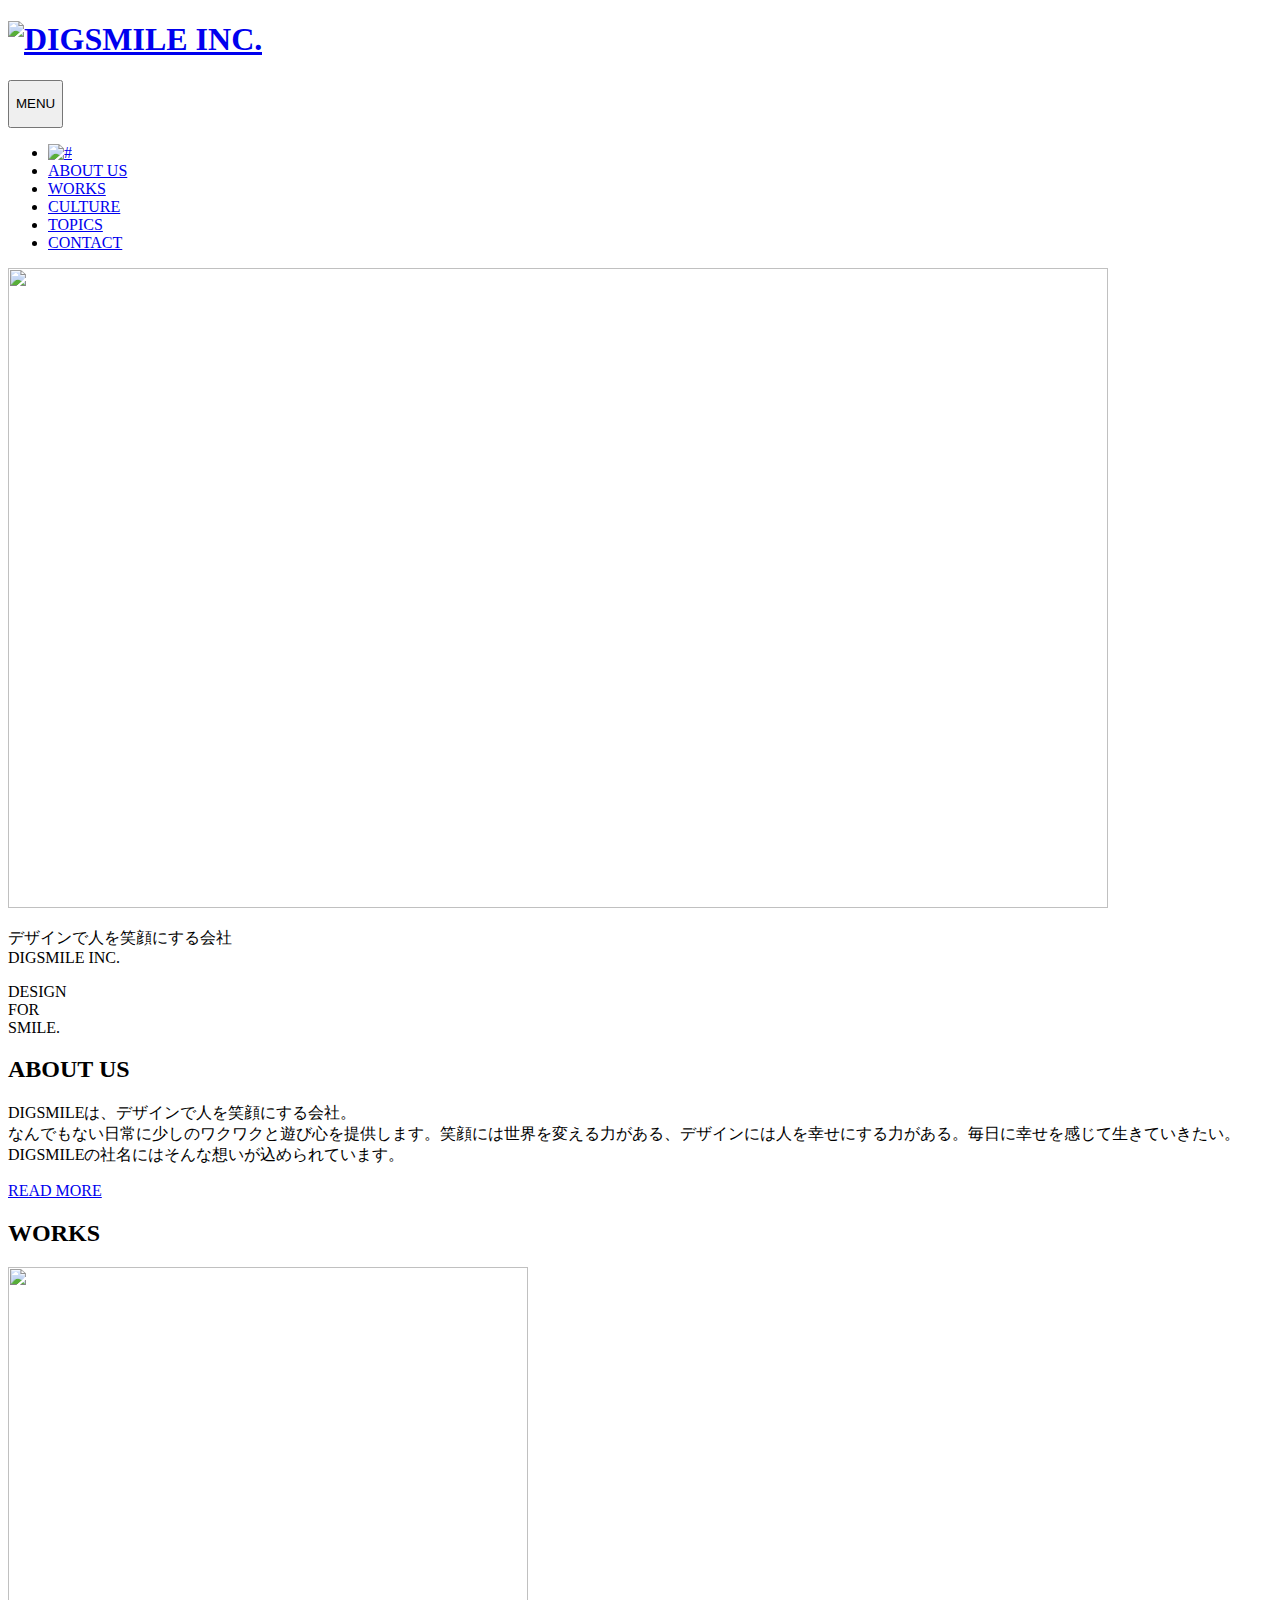
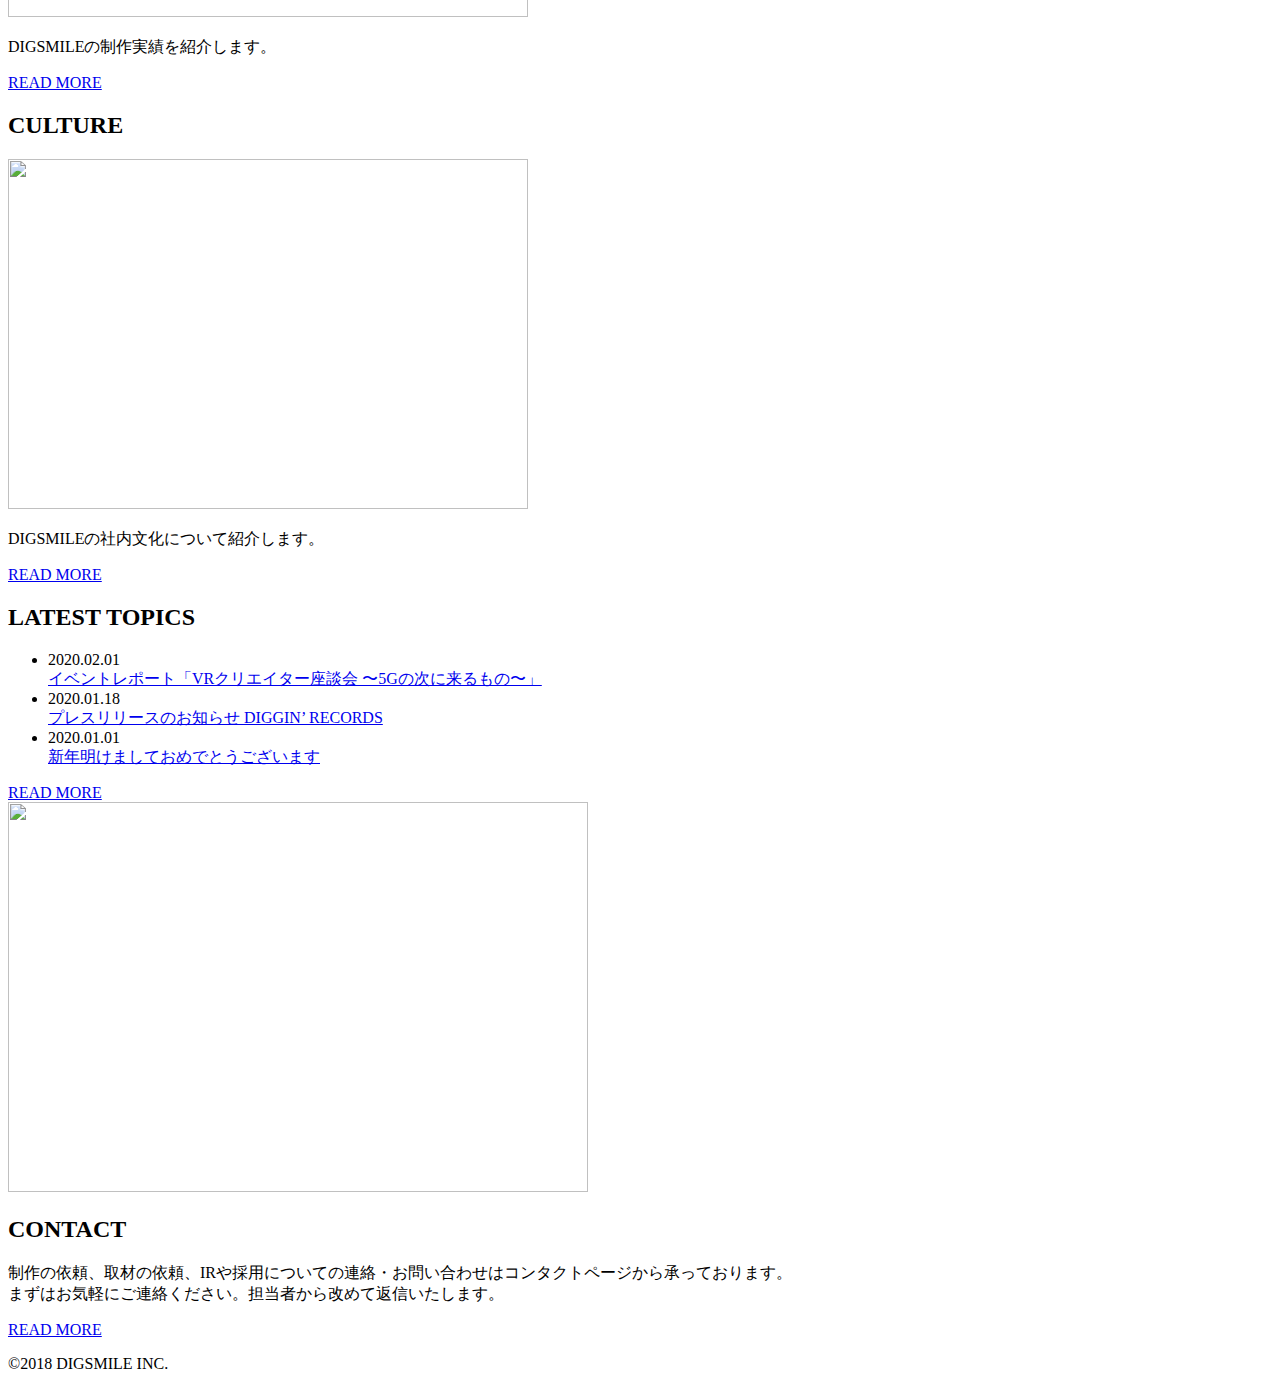
==== index.html @ 014f4f3a "update site logo link (relative path -> root relative path)" ====
<!DOCTYPE html>
<html lang="ja">

<head>
  <!-- エンコード指定 -->
  <meta charset="UTF-8" />

  <!-- ページ設定 -->
  <title>DIGSMILE INC.</title>
  <meta name="keywards" content="ページのキーワード１,ページのキーワード２,ページのキーワード３" />
  <meta name="description" content="ページの説明" />
  <link rel="shortcut icon" href="../img/favicon.svg" />
  <link rel="apple-touch-icon" href="../img/favicon.svg" />

  <!-- レスポンシブ対応 -->
  <meta name="viewport" content="width=device-width, initial-scale=1" />

  <!-- 模写コーディングのため、Basic認証をかける -->
  <meta name="robots" content="noindex , nofollow" />

  <!-- CSS読み込み -->
  <link rel="stylesheet" href="css/normalize.css" />
  <link rel="stylesheet" href="css/style.css" />
</head>

<body class="pg_home">
  <div class="wrapper">
    <!-- ヘッダー -->
    <header class="ly_header">
      <div class="bl_headerUtils">
        <!-- サイトタイトル -->
        <h1 class="bl_headerUtils_logo">
          <a href="/index.html"><img src="/img/site-logo.svg" alt="DIGSMILE INC." /></a>
        </h1>
        <!-- ハンバーガーボタン -->
        <button class="bl_humbergerBtn">
          <div class="bl_humbergerBtn_icon">
            <span class="bl_humbergerBtn_bar bl_humbergerBtn_bar__top"></span>
            <span class="bl_humbergerBtn_bar bl_humbergerBtn_bar__mid"></span>
            <span class="bl_humbergerBtn_bar bl_humbergerBtn_bar__bottom"></span>
          </div>
          <p class="bl_humbergerBtn_txt">MENU</p>
        </button>
        <!-- ヘッダーナビゲーション -->
        <nav class="bl_headerNav">
          <ul class="bl_headerNav_inner">
            <li>
              <a class="bl_headerNav_siteLogo" href="#"><img src="./img/site-logo2.svg" alt="#" /></a>
            </li>
            <li><a class="bl_headerNav_link" href="#sec_about">ABOUT US</a></li>
            <li><a class="bl_headerNav_link" href="#sec_works">WORKS</a></li>
            <li><a class="bl_headerNav_link" href="#sec_culture">CULTURE</a></li>
            <li><a class="bl_headerNav_link" href="#sec_topics">TOPICS</a></li>
            <li><a class="bl_headerNav_link" href="#sec_contact">CONTACT</a></li>
          </ul>
        </nav>
      </div>
      <!-- /.bl_headerUtils -->
    </header>

    <main class="pg_home">
      <!-- キービジュアル -->
      <div class="bl_keyVisual">
        <img class="bl_keyVisual_img" src="./img/kv-img@2x.jpg" width="1100" height="640" alt="" />
        <div class="bl_keyVisual_body">
          <p class="bl_keyVisual_smallCopy">デザインで人を笑顔にする会社<br />DIGSMILE INC.</p>
          <p class="bl_keyVisual_bigCopy">DESIGN<br />FOR<br />SMILE.</p>
        </div>
        <!-- /.bl_keyVisual_body -->
      </div>
      <!-- /.bl_mainVisual -->
      <article class="ly_article">
        <!-- ABOUT US -->
        <div class="ly_cont ly_cont__overlay">
          <section class="bl_overlay_bg" id="sec_about">
            <div class="bl_overlay">
              <h2 class="el_sectionTtl">ABOUT US</h2>
              <p class="bl_overlay_txt">
                DIGSMILEは、デザインで人を笑顔にする会社。<br />
                なんでもない日常に少しのワクワクと遊び心を提供します。笑顔には世界を変える力がある、デザインには人を幸せにする力がある。毎日に幸せを感じて生きていきたい。<br />
                DIGSMILEの社名にはそんな想いが込められています。
              </p>
              <a class="el_btn" href="./about/index.html">READ MORE</a>
            </div>
            <!-- /.ly_cont_inner -->
          </section>
        </div>
        <!-- /.ly_cont -->
        <div class="ly_cont ly_cont__col2 hp_bgGray md_pt160 md_TOP100 lg_pt180">
          <!-- WORKS -->
          <section class="ly_cont_inner md_mb80 lg_mb0" id="sec_works">
            <h2 class="el_sectionTtl">WORKS</h2>
            <div class="bl_card">
              <img class="bl_card_img" src="./img/works-img@2x.jpg" width="520" height="350" alt="" />
              <div class="bl_card_body">
                <p class="bl_card_txt">DIGSMILEの制作実績を紹介します。</p>
              </div>
            </div>
            <a class="el_btn" href="#">READ MORE</a>
          </section>
          <!-- CULTURE -->
          <section class="ly_cont_inner" id="sec_culture">
            <h2 class="el_sectionTtl">CULTURE</h2>
            <div class="bl_card">
              <img class="bl_card_img" src="./img/culture-img@2x.jpg" width="520" height="350" alt="" />
              <div class="bl_card_body">
                <p class="bl_card_txt">DIGSMILEの社内文化について紹介します。</p>
              </div>
            </div>
            <a class="el_btn" href="#">READ MORE</a>
          </section>
        </div>
        <!-- /.ly_cont -->
        <!-- LATEST TOPICS -->
        <div class="ly_cont">
          <section class="ly_cont_inner" id="sec_topics">
            <h2 class="el_sectionTtl">LATEST TOPICS</h2>
            <ul class="bl_vertPosts">
              <li class="bl_vertPosts_item">
                <div class="bl_vertPosts_header">
                  <time class="bl_vertPosts_date" datetime="2020-02-01">2020.02.01</time>
                </div>
                <a class="bl_vertPosts_ttl" href="#">イベントレポート「VRクリエイター座談会 〜5Gの次に来るもの〜」</a>
              </li>
              <li class="bl_vertPosts_item">
                <div class="bl_vertPosts_header">
                  <time class="bl_vertPosts_date" datetime="2020-01-18">2020.01.18</time>
                </div>
                <a class="bl_vertPosts_ttl" href="#">プレスリリースのお知らせ DIGGIN’ RECORDS</a>
              </li>
              <li class="bl_vertPosts_item">
                <div class="bl_vertPosts_header">
                  <time class="bl_vertPosts_date" datetime="2020-01-01">2020.01.01</time>
                </div>
                <a class="bl_vertPosts_ttl" href="#">新年明けましておめでとうございます</a>
              </li>
            </ul>
            <a class="el_btn lg_right" href="#">READ MORE</a>
          </section>
        </div>
        <!-- /.ly_cont_inner -->
        <!-- CONTACT -->
        <div class="ly_cont hp_bgGray md_pb80 lg_pb120">
          <section class="ly_cont_inner" id="sec_contact">
            <div class="bl_sectionCol2">
              <img class="bl_sectionCol2_img" src="./img/recruit-img@2x.jpg" width="580" height="390" alt="" />
              <div class="bl_sectionCol2_body">
                <h2 class="el_sectionTtl">CONTACT</h2>
                <p class="el_sectionMsg">
                  制作の依頼、取材の依頼、IRや採用についての連絡・お問い合わせはコンタクトページから承っております。<br />まずはお気軽にご連絡ください。担当者から改めて返信いたします。
                </p>
                <a class="el_btn" href="./contact/index.html">READ MORE</a>
              </div>
              <!-- bl_section2col_body -->
            </div>
            <!-- /.bl_section2col -->
          </section>
        </div>
        <!-- /.ly_cont_inner -->
      </article>
    </main>

    <footer class="ly_footer">
      <p class="el_copyRight">&copy;2018 DIGSMILE INC.</p>
    </footer>
  </div>
  <!-- /.wrapper -->

  <!-- Java Script 読み込み -->
  <script src="./js/jquery-3.6.1.min.js"></script>
  <script src="./js/humbergerBtn.js"></script>
</body>

</html>
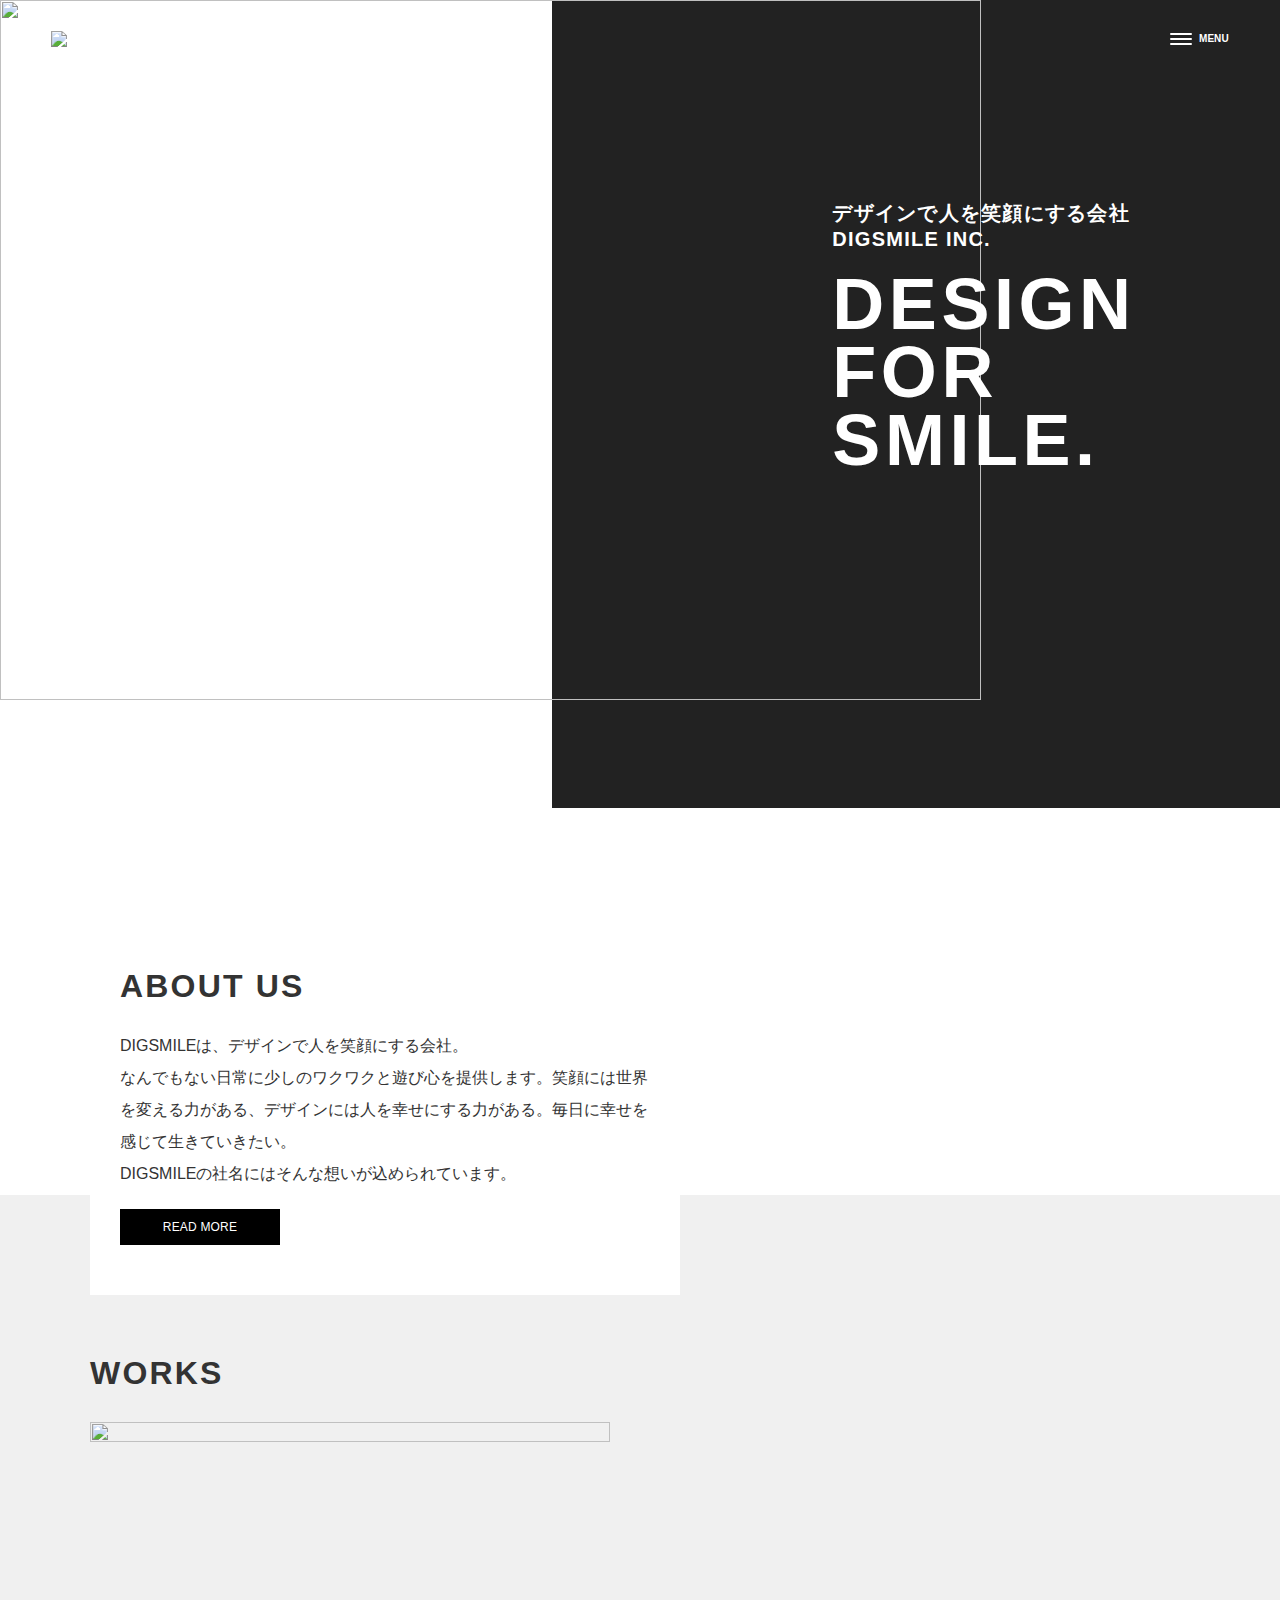
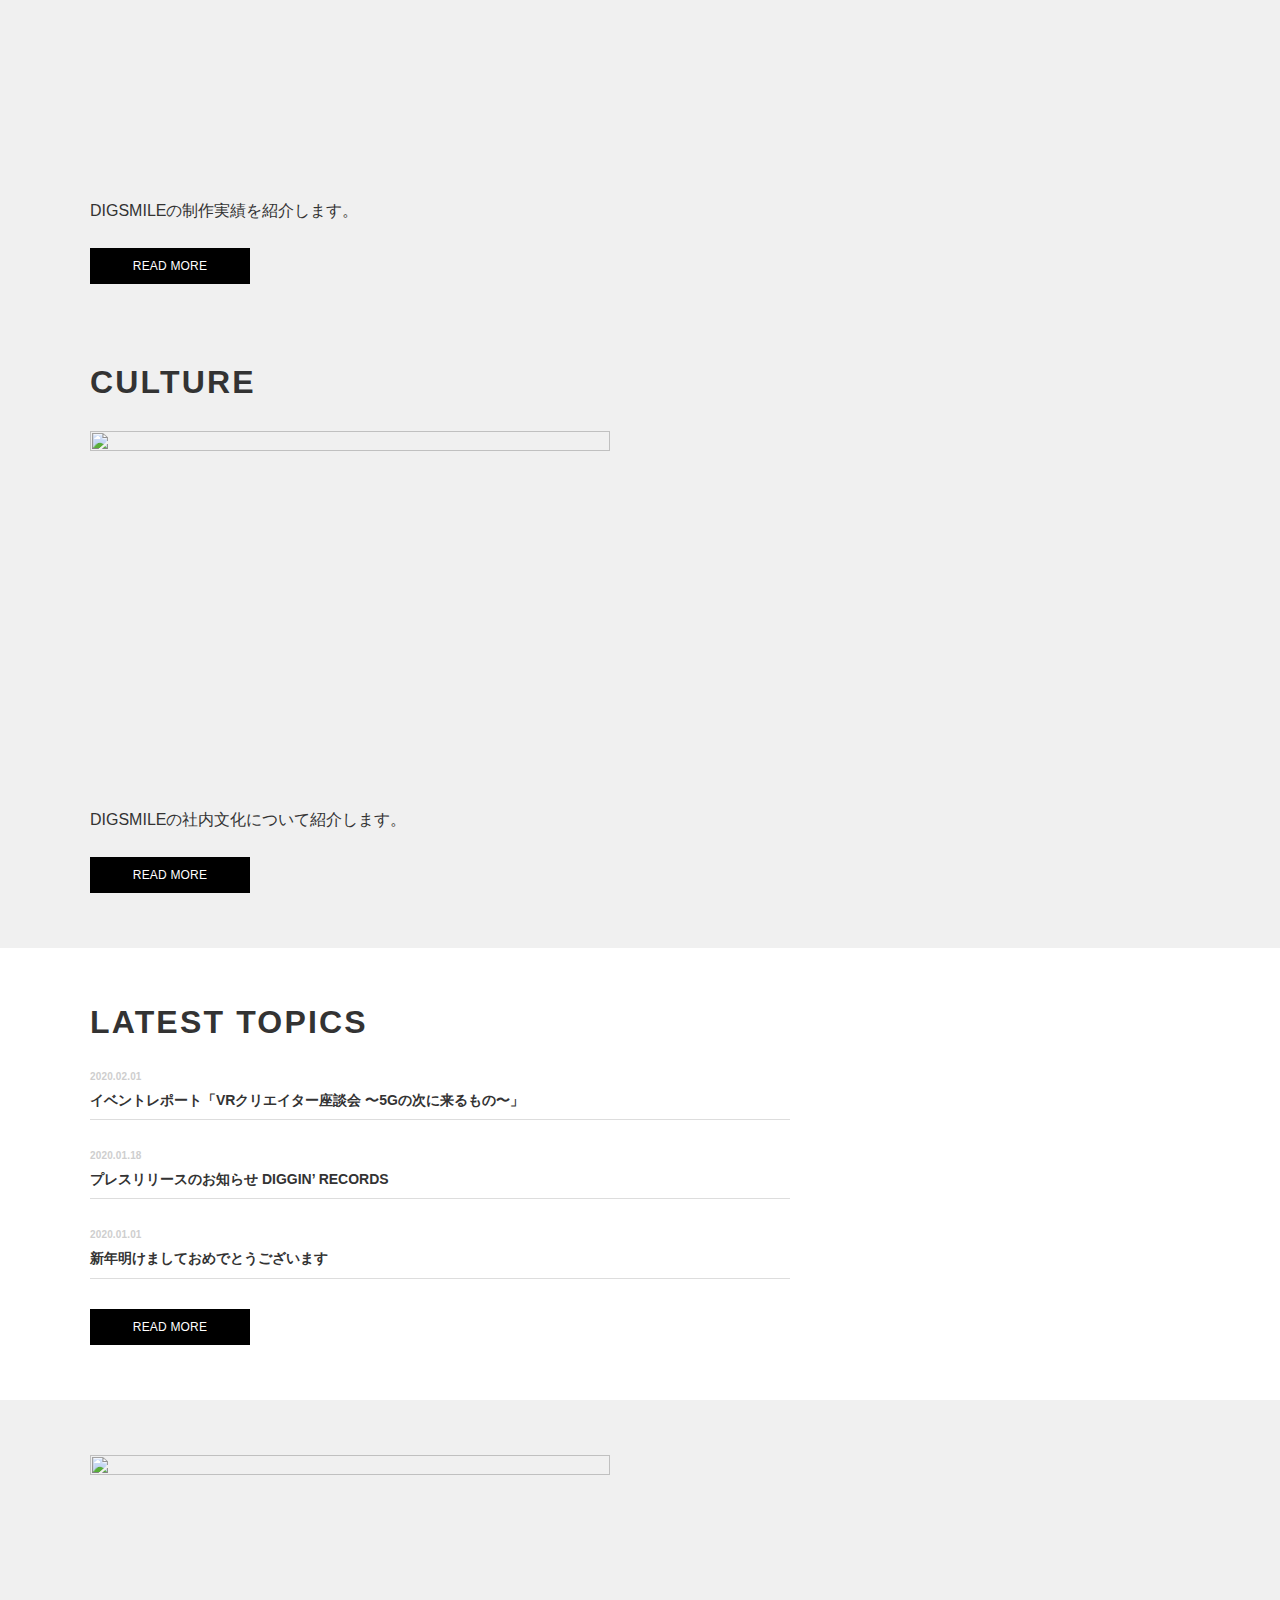
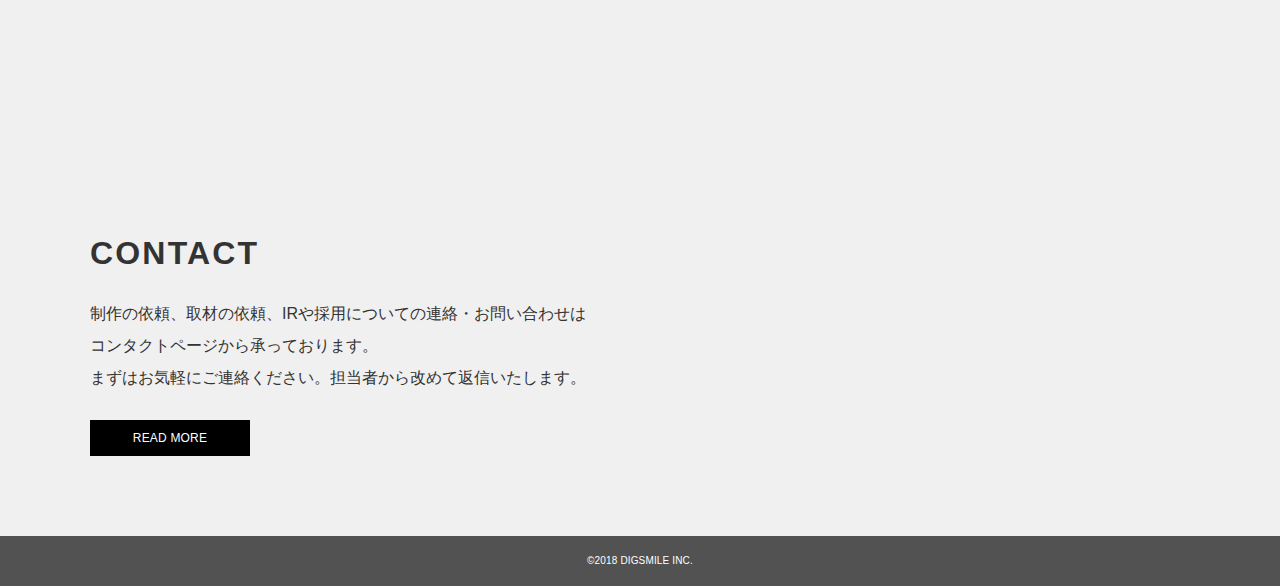
==== commit 13d3271c: "fix class name (bl_overlay_bg -> bl_overlay, bl_overlay -> bl_overlay_inner)" ====
--- a/index.html
+++ b/index.html
@@ -47,11 +47,11 @@
             <li>
               <a class="bl_headerNav_siteLogo" href="#"><img src="./img/site-logo2.svg" alt="#" /></a>
             </li>
-            <li><a class="bl_headerNav_link" href="#sec_about">ABOUT US</a></li>
+            <li><a class="bl_headerNav_link" href="/about/index.html">ABOUT US</a></li>
             <li><a class="bl_headerNav_link" href="#sec_works">WORKS</a></li>
             <li><a class="bl_headerNav_link" href="#sec_culture">CULTURE</a></li>
             <li><a class="bl_headerNav_link" href="#sec_topics">TOPICS</a></li>
-            <li><a class="bl_headerNav_link" href="#sec_contact">CONTACT</a></li>
+            <li><a class="bl_headerNav_link" href="/contact/index.html">CONTACT</a></li>
           </ul>
         </nav>
       </div>
@@ -72,8 +72,8 @@
       <article class="ly_article">
         <!-- ABOUT US -->
         <div class="ly_cont ly_cont__overlay">
-          <section class="bl_overlay_bg" id="sec_about">
-            <div class="bl_overlay">
+          <section class="bl_overlay" id="sec_about">
+            <div class="bl_overlay_inner">
               <h2 class="el_sectionTtl">ABOUT US</h2>
               <p class="bl_overlay_txt">
                 DIGSMILEは、デザインで人を笑顔にする会社。<br />
--- a/css/style.css
+++ b/css/style.css
@@ -0,0 +1,1815 @@
+/* stylelint-disable no-duplicate-selectors */
+@charset "UTF-8";
+@font-face {
+  font-family: Montserrat;
+  font-style: normal;
+  font-weight: 800;
+  src: url("../fonts/Montserrat-VariableFont_wght.ttf") format("truetype");
+}
+@font-face {
+  font-family: Montserrat;
+  font-style: normal;
+  font-weight: 700;
+  src: url("../fonts/Montserrat-VariableFont_wght.ttf") format("truetype");
+}
+@font-face {
+  font-family: Montserrat;
+  font-style: normal;
+  font-weight: 500;
+  src: url("../fonts/Montserrat-VariableFont_wght.ttf") format("truetype");
+}
+@font-face {
+  font-family: "Noto Sans JP";
+  font-style: normal;
+  font-weight: 500;
+  src: url("../fonts/NotoSansJP-Medium.otf") format("opentype");
+}
+@font-face {
+  font-family: "Noto Sans JP";
+  font-style: normal;
+  font-weight: 700;
+  src: url("../fonts/NotoSansJP-Bold.otf") format("opentype");
+}
+
+body {
+  margin: 0;
+  color: #333;
+  font-family: Montserrat, "Noto Sans JP", sans-serif;
+  line-height: normal;
+  word-wrap: break-word;
+  overflow-wrap: break-word;
+}
+
+button,
+input,
+select,
+textarea {
+  font-family: inherit;
+  font-size: 100%;
+}
+
+a {
+  color: #0069ff;
+}
+
+img {
+  max-width: 100%;
+  vertical-align: top;
+}
+
+.wrapper {
+  overflow-x: hidden;
+}
+
+.ly_header {
+  position: absolute;
+  z-index: 99;
+  box-sizing: border-box;
+  width: 100%;
+  padding-top: max(3.5114503817vw + 6.8320610687px, 20px);
+  padding-right: max(3.8167938931vw + 0.6870229008px, 15px);
+  padding-bottom: max(3.5114503817vw + 6.8320610687px, 20px);
+  padding-left: max(3.8167938931vw + 0.6870229008px, 15px);
+}
+@media screen and (min-width: 768px) {
+  .ly_header {
+    padding-top: min(-0.5654761905vw + 38.1428571429px, 33.8px);
+    padding-right: max(4.1666666667vw + -2px, 30px);
+    padding-bottom: min(-0.5654761905vw + 38.1428571429px, 33.8px);
+    padding-left: max(4.1666666667vw + -2px, 30px);
+  }
+}
+@media screen and (min-width: 1440px) {
+  .ly_header {
+    padding: 30px 58px;
+  }
+}
+
+.pg_about .ly_header,
+.pg_contact .ly_header {
+  padding-top: max(2.5445292621vw + 10.2580152672px, 19.8px);
+  padding-right: max(3.8167938931vw + 0.6870229008px, 15px);
+  padding-bottom: max(2.5445292621vw + 10.2580152672px, 19.8px);
+  padding-left: max(3.8167938931vw + 0.6870229008px, 15px);
+}
+@media screen and (min-width: 768px) {
+  .pg_about .ly_header,
+  .pg_contact .ly_header {
+    padding-top: max(0.0297619048vw + 29.5714285714px, 29.8px);
+    padding-right: max(4.1666666667vw + -2px, 30px);
+    padding-bottom: max(0.0297619048vw + 29.5714285714px, 29.8px);
+    padding-left: max(4.1666666667vw + -2px, 30px);
+  }
+}
+@media screen and (min-width: 1440px) {
+  .pg_about .ly_header,
+  .pg_contact .ly_header {
+    padding: 30px 58px;
+  }
+}
+
+.ly_article {
+  padding-top: 80px;
+}
+@media screen and (min-width: 768px) {
+  .ly_article {
+    padding-top: max(5.9523809524vw + 34.2857142857px, 80px);
+  }
+}
+@media screen and (min-width: 1440px) {
+  .ly_article {
+    padding-top: 120px;
+  }
+}
+
+.pg_about .ly_article,
+.pg_contact .ly_article {
+  padding: 40px 0;
+}
+@media screen and (min-width: 768px) {
+  .pg_about .ly_article,
+  .pg_contact .ly_article {
+    padding-top: max(2.9761904762vw + 17.1428571429px, 40px);
+    padding-bottom: max(2.9761904762vw + 17.1428571429px, 40px);
+  }
+}
+@media screen and (min-width: 1440px) {
+  .pg_about .ly_article,
+  .pg_contact .ly_article {
+    padding: 60px 0;
+  }
+}
+
+.ly_cont {
+  max-width: 1100px;
+  margin: 0 auto;
+  padding-top: 40px;
+  padding-bottom: 40px;
+  padding-right: max(3.8167938931vw + 0.6870229008px, 15px);
+  padding-left: max(3.8167938931vw + 0.6870229008px, 15px);
+}
+@media screen and (min-width: 768px) {
+  .ly_cont {
+    padding-top: max(2.9761904762vw + 17.1428571429px, 40px);
+    padding-bottom: max(2.9761904762vw + 17.1428571429px, 40px);
+  }
+}
+@media screen and (min-width: 1440px) {
+  .ly_cont {
+    padding: 60px 30px;
+  }
+}
+
+.ly_cont.ly_cont__overlay {
+  padding: 0;
+}
+@media screen and (min-width: 1440px) {
+  .ly_cont.ly_cont__overlay {
+    padding: 0 170px;
+  }
+}
+
+.ly_cont.ly_cont__col2 > *:last-child {
+  margin-bottom: 0;
+}
+@media screen and (min-width: 1440px) {
+  .ly_cont.ly_cont__col2 {
+    display: flex;
+  }
+}
+
+.pg_contact .ly_cont {
+  padding-top: 40px;
+  padding-bottom: 40px;
+  padding-right: max(8.9058524173vw + -18.3969465649px, 15px);
+  padding-left: max(8.9058524173vw + -18.3969465649px, 15px);
+}
+@media screen and (min-width: 768px) {
+  .pg_contact .ly_cont {
+    padding-top: max(2.9761904762vw + 17.1428571429px, 40px);
+    padding-bottom: max(2.9761904762vw + 17.1428571429px, 40px);
+  }
+}
+@media screen and (min-width: 1440px) {
+  .pg_contact .ly_cont {
+    max-width: 700px;
+    padding: 60px 50px;
+    margin: 0 auto;
+  }
+}
+
+.ly_cont__col2 .ly_cont_inner {
+  margin-bottom: 40px;
+}
+@media screen and (min-width: 1440px) {
+  .ly_cont__col2 .ly_cont_inner {
+    margin-right: 60px;
+  }
+
+  .ly_cont__col2 .ly_cont_inner:nth-of-type(2n) {
+    margin-right: 0;
+  }
+}
+
+.ly_footer {
+  width: 100%;
+  height: 50px;
+  background-color: #525252;
+  display: flex;
+  justify-content: center;
+  align-items: center;
+}
+
+.bl_headerUtils {
+  display: flex;
+  justify-content: space-between;
+  align-items: center;
+}
+
+.bl_headerUtils_logo {
+  display: block;
+  width: 189px;
+  margin: 0;
+  font-size: 0;
+}
+@media screen and (min-width: 768px) {
+  .bl_headerUtils_logo {
+    width: max(10.5654761905vw + 107.8571428571px, 189px);
+  }
+}
+@media screen and (min-width: 1440px) {
+  .bl_headerUtils_logo {
+    width: 260px;
+  }
+}
+
+.bl_headerUtils_logo img {
+  width: 100%;
+  height: auto;
+}
+
+.bl_headerNav {
+  position: fixed;
+  top: 0;
+  right: 0;
+  z-index: 2;
+  width: 100%;
+  height: 100vh;
+  opacity: 0;
+  visibility: hidden;
+}
+
+.bl_headerNav.is_fade {
+  opacity: 1;
+  visibility: visible;
+}
+
+.bl_headerNav_inner {
+  width: 100%;
+  height: 100vh;
+  text-align: center;
+  list-style: none;
+  background-color: #222;
+  opacity: 1;
+  padding: 180px 0 0;
+  margin: 0;
+}
+@media screen and (min-width: 1440px) {
+  .bl_headerNav_inner {
+    width: 520px;
+    position: absolute;
+    top: 0;
+    right: 0;
+    opacity: 0.95;
+  }
+
+  .bl_headerNav_inner::before {
+    display: block;
+    content: "";
+    width: calc(100vw - 520px);
+    height: 100vh;
+    position: absolute;
+    top: 0;
+    right: 520px;
+    background-color: #222;
+    opacity: 0.6;
+  }
+}
+
+.bl_headerNav_siteLogo {
+  display: inline-block;
+  margin-bottom: 40px;
+}
+
+.bl_headerNav_link {
+  display: inline-block;
+  text-decoration: none;
+  color: #fff;
+  font-weight: 800;
+  font-size: 1.25rem;
+  letter-spacing: 0.068em;
+  white-space: nowrap;
+  margin-bottom: 30px;
+}
+
+.bl_humbergerBtn {
+  display: flex;
+  align-items: center;
+  -webkit-appearance: none;
+  -moz-appearance: none;
+  appearance: none;
+  background-color: transparent;
+  border: none;
+  padding: 0;
+}
+
+.bl_humbergerBtn_icon {
+  position: relative;
+  z-index: 3;
+  display: block;
+  width: 22px;
+  height: 10px;
+  margin-right: 7px;
+  padding: 0;
+}
+
+.bl_humbergerBtn_txt {
+  z-index: 3;
+  color: #fff;
+  font-weight: 800;
+  font-size: 0.625rem;
+  letter-spacing: 0.005em;
+  margin: 0;
+}
+
+.bl_humbergerBtn_bar {
+  position: absolute;
+  display: block;
+  width: 22px;
+  height: 2px;
+  background-color: #fff;
+  transition: all 0.3s;
+  border-radius: 100vh;
+}
+
+.bl_humbergerBtn_bar.bl_humbergerBtn_bar__top {
+  top: -1px;
+}
+
+.bl_humbergerBtn_bar.bl_humbergerBtn_bar__mid {
+  top: 50%;
+  transform: translateY(-50%);
+}
+
+.bl_humbergerBtn_bar.bl_humbergerBtn_bar__bottom {
+  bottom: -1px;
+}
+
+.bl_humbergerBtn.is_close .bl_humbergerBtn_bar.bl_humbergerBtn_bar__top {
+  transform: translate(0, 4px) rotate(30deg);
+}
+
+.bl_humbergerBtn.is_close .bl_humbergerBtn_bar.bl_humbergerBtn_bar__mid {
+  opacity: 0;
+}
+
+.bl_humbergerBtn.is_close .bl_humbergerBtn_bar.bl_humbergerBtn_bar__bottom {
+  transform: translate(0, -6px) rotate(-30deg);
+}
+
+.is_noscroll {
+  overflow: hidden;
+}
+
+.bl_keyVisual {
+  position: relative;
+  height: max(90.8396946565vw + 326.3511450382px, 667px);
+}
+@media screen and (min-width: 768px) {
+  .bl_keyVisual {
+    height: min(-42.2619047619vw + 1348.5714285714px, 1024px);
+  }
+}
+@media screen and (min-width: 1440px) {
+  .bl_keyVisual {
+    height: 740px;
+  }
+}
+
+.bl_keyVisual::after {
+  display: block;
+  content: "";
+  background-color: #222;
+  height: 100%;
+  width: max(70.9923664122vw + 16.7786259542px, 283px);
+  position: absolute;
+  top: 0;
+  right: 0;
+  z-index: -1;
+}
+@media screen and (min-width: 768px) {
+  .bl_keyVisual::after {
+    width: max(32.4404761905vw + 312.8571428571px, 562px);
+  }
+}
+
+.pg_about .bl_keyVisual,
+.pg_contact .bl_keyVisual {
+  height: max(42.2391857506vw + 290.6030534351px, 449px);
+}
+@media screen and (min-width: 768px) {
+  .pg_about .bl_keyVisual,
+  .pg_contact .bl_keyVisual {
+    height: min(-22.4702380952vw + 787.5714285714px, 615px);
+  }
+}
+@media screen and (min-width: 1440px) {
+  .pg_about .bl_keyVisual,
+  .pg_contact .bl_keyVisual {
+    height: 464px;
+  }
+}
+
+.pg_about .bl_keyVisual::after,
+.pg_contact .bl_keyVisual::after {
+  width: 198px;
+  width: max(52.9262086514vw + -0.4732824427px, 198px);
+  height: 100%;
+}
+@media screen and (min-width: 768px) {
+  .pg_about .bl_keyVisual::after,
+  .pg_contact .bl_keyVisual::after {
+    width: max(55.6547619048vw + -21.4285714286px, 406px);
+  }
+}
+
+.bl_keyVisual_img {
+  max-height: 100%;
+  width: max(79.6437659033vw + -11.6641221374px, 287px);
+  height: max(78.8804071247vw + 284.1984732824px, 580px);
+  -o-object-fit: cover;
+  object-fit: cover;
+}
+@media screen and (min-width: 768px) {
+  .bl_keyVisual_img {
+    width: max(74.4047619048vw + 28.5714285714px, 600px);
+    height: min(-37.2023809524vw + 1175.7142857143px, 890px);
+  }
+}
+@media screen and (min-width: 1440px) {
+  .bl_keyVisual_img {
+    width: 1100px;
+    height: 640px;
+  }
+}
+
+.pg_about .bl_keyVisual_img,
+.pg_contact .bl_keyVisual_img {
+  width: max(76.3358778626vw + 0.7404580153px, 287px);
+  height: max(36.1323155216vw + 251.5038167939px, 387px);
+  -o-object-fit: cover;
+  object-fit: cover;
+}
+@media screen and (min-width: 768px) {
+  .pg_about .bl_keyVisual_img,
+  .pg_contact .bl_keyVisual_img {
+    width: max(76.3392857143vw + 0.7142857143px, 587px);
+    height: min(-21.130952381vw + 691.2857142857px, 529px);
+  }
+}
+@media screen and (min-width: 1440px) {
+  .pg_about .bl_keyVisual_img,
+  .pg_contact .bl_keyVisual_img {
+    width: 1100px;
+    height: 387px;
+  }
+}
+
+.bl_keyVisual_body {
+  position: absolute;
+  top: max(39.4402035623vw + 28.0992366412px, 176px);
+  left: max(84.7328244275vw + -207.7480916031px, 110px);
+}
+@media screen and (min-width: 768px) {
+  .bl_keyVisual_body {
+    top: min(-25.5952380952vw + 527.5714285714px, 331px);
+    left: max(76.0416666667vw + -141px, 443px);
+  }
+}
+@media screen and (min-width: 1440px) {
+  .bl_keyVisual_body {
+    top: 159px;
+    left: 954px;
+  }
+}
+
+.pg_about .bl_keyVisual_body {
+  top: max(18.0661577608vw + 81.2519083969px, 149px);
+  left: max(76.5903307888vw + -230.213740458px, 57px);
+}
+@media screen and (min-width: 768px) {
+  .pg_about .bl_keyVisual_body {
+    top: min(-9.5238095238vw + 293.1428571429px, 220px);
+    left: max(71.5773809524vw + -191.7142857143px, 358px);
+  }
+}
+@media screen and (min-width: 1440px) {
+  .pg_about .bl_keyVisual_body {
+    top: 156px;
+    left: 839px;
+  }
+}
+
+.pg_contact .bl_keyVisual_body {
+  top: max(0.7633587786vw + 126.1374045802px, 129px);
+  left: max(92.6208651399vw + -279.3282442748px, 68px);
+}
+@media screen and (min-width: 768px) {
+  .pg_contact .bl_keyVisual_body {
+    top: max(3.5714285714vw + 104.5714285714px, 132px);
+    left: max(68.75vw + -96px, 432px);
+  }
+}
+@media screen and (min-width: 1440px) {
+  .pg_contact .bl_keyVisual_body {
+    top: 156px;
+    left: 894px;
+  }
+}
+
+.bl_keyVisual_smallCopy {
+  font-family: Montserrat, "游ゴシック", YuGothic, sans-serif;
+  color: #fff;
+  font-weight: 700;
+  letter-spacing: 0.063em;
+  line-height: 1.3125;
+  font-size: max(0.0636132316vw + 0.7614503817rem, 1rem);
+  margin-top: 0;
+  margin-bottom: 10px;
+}
+
+.bl_keyVisual_smallCopy::before {
+  display: block;
+  content: "";
+  margin-top: calc((1 - 1.3125) * 0.5em);
+}
+
+.bl_keyVisual_smallCopy::after {
+  display: block;
+  content: "";
+  margin-bottom: calc((1 - 1.3125) * 0.5em);
+}
+@media screen and (min-width: 768px) {
+  .bl_keyVisual_smallCopy {
+    font-size: 1.25rem;
+  }
+}
+@media screen and (min-width: 1440px) {
+  .bl_keyVisual_smallCopy {
+    letter-spacing: 0;
+    line-height: 1.25;
+  }
+
+  .bl_keyVisual_smallCopy::before {
+    display: block;
+    content: "";
+    margin-top: calc((1 - 1.25) * 0.5em);
+  }
+
+  .bl_keyVisual_smallCopy::after {
+    display: block;
+    content: "";
+    margin-bottom: calc((1 - 1.25) * 0.5em);
+  }
+}
+@media screen and (min-width: 1440px) {
+  .bl_keyVisual_smallCopy {
+    padding-bottom: 0;
+  }
+}
+
+.bl_keyVisual_smallCopy::before {
+  margin-top: 0;
+}
+
+.bl_keyVisual_smallCopy::after {
+  margin-bottom: 0;
+}
+
+.pg_about .bl_keyVisual_smallCopy {
+  letter-spacing: 0;
+}
+@media screen and (min-width: 768px) {
+  .pg_about .bl_keyVisual_smallCopy {
+    letter-spacing: 0.005em;
+  }
+}
+
+.pg_about .bl_keyVisual_smallCopy::before {
+  padding-top: 1.5px;
+}
+
+.pg_about .bl_keyVisual_smallCopy::after {
+  padding-bottom: 1.5px;
+}
+
+.pg_contact .bl_keyVisual_smallCopy {
+  font-size: 1rem;
+  letter-spacing: 0.005em;
+}
+
+.bl_keyVisual_bigCopy {
+  color: #fff;
+  font-size: 3.5rem;
+  font-weight: 800;
+  letter-spacing: 0.063em;
+  line-height: 0.946429;
+  white-space: nowrap;
+  padding: 0;
+  margin: 0;
+}
+
+.bl_keyVisual_bigCopy::before {
+  display: block;
+  content: "";
+  margin-top: calc((1 - 0.946429) * 0.5em);
+}
+
+.bl_keyVisual_bigCopy::after {
+  display: block;
+  content: "";
+  margin-bottom: calc((1 - 0.946429) * 0.5em);
+}
+@media screen and (min-width: 768px) {
+  .bl_keyVisual_bigCopy {
+    font-size: 4.5rem;
+  }
+}
+@media screen and (min-width: 1440px) {
+  .bl_keyVisual_bigCopy {
+    letter-spacing: 0;
+    line-height: 1.194444;
+  }
+
+  .bl_keyVisual_bigCopy::before {
+    display: block;
+    content: "";
+    margin-top: calc((1 - 1.194444) * 0.5em);
+  }
+
+  .bl_keyVisual_bigCopy::after {
+    display: block;
+    content: "";
+    margin-bottom: calc((1 - 1.194444) * 0.5em);
+  }
+}
+
+.bl_keyVisual_bigCopy::before {
+  padding-top: 7.5px;
+}
+
+.bl_keyVisual_bigCopy::after {
+  padding-bottom: 7.5px;
+}
+@media screen and (min-width: 1440px) {
+  .bl_keyVisual_bigCopy::before {
+    padding-top: 2px;
+  }
+
+  .bl_keyVisual_bigCopy::after {
+    padding-bottom: 2px;
+  }
+}
+
+.pg_about .bl_keyVisual_bigCopy {
+  font-size: 3.25rem;
+  letter-spacing: 0;
+  margin-bottom: 5px;
+}
+@media screen and (min-width: 768px) {
+  .pg_about .bl_keyVisual_bigCopy {
+    letter-spacing: 0.063em;
+  }
+}
+@media screen and (min-width: 1440px) {
+  .pg_about .bl_keyVisual_bigCopy {
+    font-size: 4.5rem;
+  }
+}
+
+.pg_about .bl_keyVisual_bigCopy::before {
+  padding-top: 7px;
+}
+
+.pg_about .bl_keyVisual_bigCopy::after {
+  padding-bottom: 7px;
+}
+
+.pg_contact .bl_keyVisual_bigCopy {
+  font-size: 3.25em;
+  letter-spacing: 0.063em;
+  margin-bottom: 8px;
+}
+
+.pg_contact .bl_keyVisual_bigCopy::before {
+  margin-top: -0.6px;
+}
+
+.pg_contact .bl_keyVisual_bigCopy::after {
+  margin-bottom: -0.6px;
+}
+@media screen and (min-width: 1440px) {
+  .pg_contact .bl_keyVisual_bigCopy {
+    font-size: 4.5rem;
+  }
+
+  .pg_contact .bl_keyVisual_bigCopy::before {
+    margin-top: 0;
+  }
+
+  .pg_contact .bl_keyVisual_bigCopy::after {
+    margin-bottom: 0;
+  }
+}
+
+.bl_overlay_bg {
+  background-image: url("../img/about-img@2x.jpg");
+  background-position: center bottom;
+  background-size: cover;
+  padding-top: max(2.5445292621vw + 40.4580152672px, 50px);
+  padding-right: max(18.8295165394vw + -55.6106870229px, 15px);
+  padding-bottom: max(2.5445292621vw + 40.4580152672px, 50px);
+  padding-left: max(18.8295165394vw + -55.6106870229px, 15px);
+}
+@media screen and (min-width: 768px) {
+  .bl_overlay_bg {
+    padding-top: max(12.7226463104vw + 12.2900763359px, 60px);
+    padding-right: min(-9.9236641221vw + 126.213740458px, 89px);
+    padding-bottom: max(12.7226463104vw + 12.2900763359px, 60px);
+  }
+}
+@media screen and (min-width: 1440px) {
+  .bl_overlay_bg {
+    padding-top: 110px;
+    padding-bottom: 110px;
+    padding-left: 50px;
+  }
+}
+
+.bl_overlay {
+  box-sizing: border-box;
+  max-width: 590px;
+  background-color: #fff;
+  z-index: 2;
+  padding: 50px 30px;
+  margin: 0 auto;
+}
+@media screen and (min-width: 1440px) {
+  .bl_overlay {
+    margin-top: 0;
+  }
+}
+@media screen and (min-width: 768px) {
+  .bl_overlay {
+    margin-left: 0;
+  }
+}
+
+.bl_overlay_txt {
+  font-family: Montserrat, "游ゴシック", YuGothic, sans-serif;
+  font-weight: 500;
+  font-size: 0.875rem;
+  letter-spacing: 0;
+  line-height: 2;
+  margin-top: 0;
+  margin-bottom: 27px;
+}
+
+.bl_overlay_txt::before {
+  display: block;
+  content: "";
+  margin-top: calc((1 - 2) * 0.5em);
+}
+
+.bl_overlay_txt::after {
+  display: block;
+  content: "";
+  margin-bottom: calc((1 - 2) * 0.5em);
+}
+@media screen and (min-width: 768px) {
+  .bl_overlay_txt {
+    font-size: 1rem;
+    line-height: 2;
+  }
+
+  .bl_overlay_txt::before {
+    display: block;
+    content: "";
+    margin-top: calc((1 - 2) * 0.5em);
+  }
+
+  .bl_overlay_txt::after {
+    display: block;
+    content: "";
+    margin-bottom: calc((1 - 2) * 0.5em);
+  }
+}
+@media screen and (min-width: 768px) {
+  .bl_overlay_txt {
+    margin-top: 0;
+    margin-bottom: 25px;
+  }
+}
+@media screen and (min-width: 1440px) {
+  .bl_overlay_txt {
+    margin-bottom: 30px;
+  }
+}
+
+.bl_overlay_txt::before {
+  margin-top: -5px;
+}
+
+.bl_overlay_txt::after {
+  margin-bottom: -5px;
+}
+@media screen and (min-width: 768px) {
+  .bl_overlay_txt::before {
+    margin-top: -5.5px;
+  }
+
+  .bl_overlay_txt::after {
+    margin-bottom: -5.5px;
+  }
+}
+
+.bl_card_img {
+  width: 100%;
+  max-width: 520px;
+  height: auto;
+  -o-object-fit: cover;
+  object-fit: cover;
+}
+
+.bl_card_body {
+  padding: 28px 0 27px;
+}
+
+.bl_card_body > *:last-child {
+  margin-bottom: 0;
+}
+
+.bl_card_txt {
+  font-family: Montserrat, "游ゴシック", YuGothic, sans-serif;
+  font-weight: 500;
+  line-height: 1;
+  margin-top: 0;
+  margin-bottom: 10px;
+}
+
+.bl_card_txt::before {
+  display: block;
+  content: "";
+  margin-top: calc((1 - 1) * 0.5em);
+}
+
+.bl_card_txt::after {
+  display: block;
+  content: "";
+  margin-bottom: calc((1 - 1) * 0.5em);
+}
+
+.bl_card_txt::before {
+  margin-top: 2.5px;
+}
+
+.bl_card_txt::after {
+  margin-bottom: 2.5px;
+}
+
+.bl_vertPosts {
+  list-style: none;
+  max-width: 700px;
+  padding: 0;
+  margin: 0 0 30px;
+}
+@media screen and (min-width: 1440px) {
+  .bl_vertPosts {
+    margin-left: auto;
+  }
+}
+
+.bl_vertPosts_item {
+  box-sizing: border-box;
+  border-bottom: 1px solid #ddd;
+  margin-bottom: 20px;
+}
+@media screen and (min-width: 768px) {
+  .bl_vertPosts_item {
+    margin-bottom: 30px;
+  }
+}
+
+.bl_vertPosts_header {
+  font-size: 0;
+  margin-bottom: 9px;
+}
+@media screen and (min-width: 768px) {
+  .bl_vertPosts_header {
+    margin-bottom: 10px;
+  }
+}
+
+.bl_vertPosts_date {
+  color: #cecece;
+  font-weight: 700;
+  font-size: 0.625rem;
+  letter-spacing: 0.015em;
+}
+
+.bl_vertPosts_ttl {
+  display: block;
+  text-decoration: none;
+  font-family: Montserrat, "游ゴシック", YuGothic, sans-serif;
+  color: #333;
+  font-weight: 700;
+  font-size: 0.75rem;
+  line-height: 1.666666;
+  margin-bottom: 7px;
+}
+
+.bl_vertPosts_ttl::before {
+  display: block;
+  content: "";
+  margin-top: calc((1 - 1.666666) * 0.5em);
+}
+
+.bl_vertPosts_ttl::after {
+  display: block;
+  content: "";
+  margin-bottom: calc((1 - 1.666666) * 0.5em);
+}
+@media screen and (min-width: 768px) {
+  .bl_vertPosts_ttl {
+    font-size: 0.875rem;
+  }
+}
+@media screen and (min-width: 768px) {
+  .bl_vertPosts_ttl {
+    margin-bottom: 10px;
+  }
+}
+
+.bl_vertPosts_ttl::before {
+  margin-top: -2px;
+}
+
+.bl_vertPosts_ttl::after {
+  margin-bottom: -2px;
+}
+@media screen and (min-width: 768px) {
+  .bl_vertPosts_ttl::before {
+    margin-top: -3px;
+  }
+
+  .bl_vertPosts_ttl::after {
+    margin-bottom: -3px;
+  }
+}
+
+@media screen and (min-width: 1440px) {
+  .bl_sectionCol2 {
+    display: flex;
+    flex-direction: row-reverse;
+    justify-content: space-between;
+    align-items: center;
+  }
+}
+
+.bl_sectionCol2_img {
+  width: 100%;
+  max-width: 520px;
+  height: auto;
+  -o-object-fit: cover;
+  object-fit: cover;
+  margin-top: 0;
+  margin-bottom: 30px;
+}
+@media screen and (min-width: 1440px) {
+  .bl_sectionCol2_img {
+    max-width: 580px;
+    margin-left: 80px;
+    margin-bottom: 0;
+  }
+}
+
+@media screen and (min-width: 1440px) {
+  .bl_sectionCol2_body {
+    width: 440px;
+  }
+}
+
+.bl_imgContent_img {
+  height: auto;
+  width: min(-5.0890585242vw + 359.0839694656px, 340px);
+  margin-left: -15px;
+}
+@media screen and (min-width: 768px) {
+  .bl_imgContent_img {
+    width: max(11.9047619048vw + 248.5714285714px, 340px);
+  }
+}
+@media screen and (min-width: 1440px) {
+  .bl_imgContent_img {
+    width: 420px;
+  }
+}
+@media screen and (min-width: 768px) {
+  .bl_imgContent_img {
+    margin-left: 0;
+  }
+}
+
+.bl_imgContent_content {
+  z-index: -1;
+  background-color: #f0f0f0;
+  position: relative;
+  top: -100px;
+  margin-bottom: -100px;
+  padding-top: min(-4.0712468193vw + 140.2671755725px, 125px);
+  padding-bottom: max(3.0534351145vw + 69.5496183206px, 81px);
+  padding-left: max(3.0534351145vw + 16.5496183206px, 28px);
+  padding-right: 29px;
+}
+@media screen and (min-width: 768px) {
+  .bl_imgContent_content {
+    top: -85px;
+    margin-bottom: -85px;
+  }
+}
+@media screen and (min-width: 1440px) {
+  .bl_imgContent_content {
+    top: -138px;
+    margin-bottom: -138px;
+  }
+}
+@media screen and (min-width: 768px) {
+  .bl_imgContent_content {
+    padding-top: max(1.6369047619vw + 96.4285714286px, 109px);
+    padding-right: max(23.2142857143vw + -149.2857142857px, 29px);
+    padding-bottom: min(-0.4464285714vw + 96.4285714286px, 93px);
+    padding-left: max(21.5773809524vw + -125.7142857143px, 40px);
+  }
+}
+@media screen and (min-width: 1440px) {
+  .bl_imgContent_content {
+    padding: 120px 185px 90px;
+  }
+}
+
+.bl_imgContent_content p {
+  font-size: 0.875rem;
+  font-weight: 700;
+  line-height: 2;
+  margin: 0;
+}
+
+.bl_imgContent_content p::before {
+  display: block;
+  content: "";
+  margin-top: calc((1 - 2) * 0.5em);
+}
+
+.bl_imgContent_content p::after {
+  display: block;
+  content: "";
+  margin-bottom: calc((1 - 2) * 0.5em);
+}
+@media screen and (min-width: 768px) {
+  .bl_imgContent_content p {
+    font-size: 1rem;
+  }
+}
+
+.bl_imgContent_content p::before {
+  margin-top: -4px;
+}
+
+.bl_imgContent_content p::after {
+  margin-bottom: -4px;
+}
+@media screen and (min-width: 768px) {
+  .bl_imgContent_content {
+    width: 415px;
+    margin-left: auto;
+    margin-right: 0;
+  }
+}
+@media screen and (min-width: 1440px) {
+  .bl_imgContent_content {
+    width: 400px;
+  }
+}
+
+.bl_horizTable {
+  border-top: 1px solid #ddd;
+}
+
+.bl_horizTable table {
+  border-collapse: collapse;
+  margin-bottom: 40px;
+  margin-right: 0;
+  margin-left: auto;
+  width: 100%;
+}
+@media screen and (min-width: 768px) {
+  .bl_horizTable table {
+    width: max(18.1547619048vw + 538.5714285714px, 678px);
+  }
+}
+@media screen and (min-width: 1440px) {
+  .bl_horizTable table {
+    width: 800px;
+  }
+}
+
+.bl_horizTable th,
+.bl_horizTable td {
+  box-sizing: border-box;
+  height: 60px;
+  border-bottom: 1px solid #ddd;
+  padding: 0;
+}
+@media screen and (min-width: 768px) {
+  .bl_horizTable th,
+  .bl_horizTable td {
+    height: 56px;
+  }
+}
+
+.bl_horizTable th {
+  width: 163px;
+  text-align: left;
+  font-family: Montserrat, "游ゴシック", YuGothic, sans-serif;
+  font-weight: 700;
+  font-size: 0.875rem;
+  letter-spacing: 0.004em;
+}
+@media screen and (min-width: 768px) {
+  .bl_horizTable th {
+    width: 144px;
+  }
+}
+@media screen and (min-width: 768px) {
+  .bl_horizTable th {
+    font-size: 1rem;
+    letter-spacing: 0.004em;
+  }
+}
+
+.bl_horizTable td {
+  font-family: Montserrat, "游ゴシック", YuGothic, sans-serif;
+  font-weight: 400;
+  font-size: 0.875rem;
+  letter-spacing: 0.004em;
+}
+@media screen and (min-width: 768px) {
+  .bl_horizTable td {
+    font-weight: 500;
+    font-size: 1rem;
+    letter-spacing: 0.004em;
+  }
+}
+
+.bl_contactForm {
+  border: none;
+  margin: 0;
+  padding: 0;
+}
+
+.bl_contactForm_msg {
+  font-size: 0.875rem;
+  font-weight: 400;
+  letter-spacing: 0.004em;
+  line-height: 1.714286;
+  margin-top: 0;
+  margin-bottom: 50px;
+}
+
+.bl_contactForm_msg::before {
+  display: block;
+  content: "";
+  margin-top: calc((1 - 1.714286) * 0.5em);
+}
+
+.bl_contactForm_msg::after {
+  display: block;
+  content: "";
+  margin-bottom: calc((1 - 1.714286) * 0.5em);
+}
+
+.bl_contactForm_msg::before {
+  margin-top: -2px;
+}
+
+.bl_contactForm_msg::after {
+  margin-bottom: -2px;
+}
+@media screen and (min-width: 768px) {
+  .bl_contactForm_msg {
+    font-size: 1rem;
+    line-height: 1.5;
+  }
+
+  .bl_contactForm_msg::before {
+    display: block;
+    content: "";
+    margin-top: calc((1 - 1.5) * 0.5em);
+  }
+
+  .bl_contactForm_msg::after {
+    display: block;
+    content: "";
+    margin-bottom: calc((1 - 1.5) * 0.5em);
+  }
+
+  .bl_contactForm_msg::before {
+    padding-top: 2px;
+    margin-top: 0;
+  }
+
+  .bl_contactForm_msg::after {
+    padding-bottom: 0;
+    margin-bottom: -2px;
+  }
+}
+
+.bl_contactForm_ttl {
+  display: inline-block;
+  font-weight: 700;
+  letter-spacing: 0.004em;
+  line-height: 1;
+  align-items: center;
+  margin-top: 0;
+  margin-bottom: 7px;
+
+  /*
+  @include m.media-query-min(md) {
+    // 文字調整
+    &::before {
+      padding-top: 4px;
+    }
+
+    &::after {
+      padding-bottom: 4px;
+    }
+  }
+  */
+}
+
+.bl_contactForm_ttl::before {
+  display: block;
+  content: "";
+  margin-top: calc((1 - 1) * 0.5em);
+}
+
+.bl_contactForm_ttl::after {
+  display: block;
+  content: "";
+  margin-bottom: calc((1 - 1) * 0.5em);
+}
+
+.bl_contactForm_ttl::before {
+  padding-top: 6px;
+}
+
+.bl_contactForm_ttl::after {
+  padding-bottom: 2px;
+}
+
+.bl_contactForm_ttl.bl_contactForm_ttl__sm::before {
+  padding-top: 1.5px;
+}
+
+.bl_contactForm_ttl.bl_contactForm_ttl__sm::after {
+  padding-bottom: 1.5px;
+}
+
+.bl_contactForm input[type="text"],
+.bl_contactForm input[type="email"],
+.bl_contactForm input[type="tel"] {
+  width: 100%;
+  height: 48px;
+  -webkit-appearance: none;
+  -moz-appearance: none;
+  appearance: none;
+  box-sizing: border-box;
+  border: 1px solid #333;
+  margin-bottom: 35px;
+}
+@media screen and (min-width: 1440px) {
+  .bl_contactForm input[type="text"],
+  .bl_contactForm input[type="email"],
+  .bl_contactForm input[type="tel"] {
+    height: 41px;
+  }
+}
+@media screen and (min-width: 1440px) {
+  .bl_contactForm input[type="text"],
+  .bl_contactForm input[type="email"],
+  .bl_contactForm input[type="tel"] {
+    margin-bottom: 40px;
+  }
+}
+
+.bl_contactForm textarea {
+  display: block;
+  width: 100%;
+  height: 210px;
+  -webkit-appearance: none;
+  -moz-appearance: none;
+  appearance: none;
+  box-sizing: border-box;
+  border: 1px solid #333;
+  margin-bottom: 40px;
+}
+@media screen and (min-width: 768px) {
+  .bl_contactForm textarea {
+    height: 180px;
+  }
+}
+@media screen and (min-width: 1440px) {
+  .bl_contactForm textarea {
+    height: 212px;
+  }
+}
+
+.bl_contactForm .bl_radioUnit {
+  margin-bottom: 27px;
+}
+@media screen and (min-width: 768px) {
+  .bl_contactForm .bl_radioUnit {
+    margin-bottom: 26px;
+  }
+}
+@media screen and (min-width: 1440px) {
+  .bl_contactForm .bl_radioUnit {
+    margin-bottom: 33px;
+  }
+}
+
+.bl_contactForm .bl_scrollbox {
+  margin-bottom: 40px;
+}
+
+.bl_contactForm .bl_checkbox {
+  margin-bottom: 40px;
+}
+
+.bl_radioUnit {
+  display: block;
+}
+@media screen and (min-width: 768px) {
+  .bl_radioUnit {
+    display: flex;
+  }
+}
+
+.bl_radio {
+  display: flex;
+  align-items: flex-start;
+  padding: 7px 10px;
+  margin-right: 30px;
+}
+
+.bl_radio_input {
+  width: 20px;
+  height: 20px;
+  accent-color: #333;
+  margin-right: 10px;
+}
+
+.bl_radio_txt {
+  font-family: Montserrat, "游ゴシック", YuGothic, sans-serif;
+  font-size: 1rem;
+  font-weight: 500;
+  letter-spacing: 0.004em;
+  line-height: 1;
+}
+
+.bl_radio_txt::after {
+  display: block;
+  content: "";
+  margin-right: -0.004em;
+}
+
+.bl_radio_txt::before {
+  display: block;
+  content: "";
+  margin-top: calc((1 - 1) * 0.5em);
+}
+
+.bl_radio_txt::after {
+  display: block;
+  content: "";
+  margin-bottom: calc((1 - 1) * 0.5em);
+}
+
+.bl_radio_txt::before {
+  margin-top: 0;
+  padding-top: 2.5px;
+}
+
+.bl_radio_txt::after {
+  margin-bottom: 0;
+  padding-bottom: 2.5px;
+}
+
+.bl_checkbox {
+  display: flex;
+  align-items: flex-start;
+}
+@media screen and (min-width: 768px) {
+  .bl_checkbox {
+    justify-content: center;
+  }
+}
+
+.bl_checkbox_input {
+  position: relative;
+  display: inline-block;
+  align-items: center;
+  width: 16px;
+  height: 16px;
+  -webkit-appearance: none;
+  -moz-appearance: none;
+  appearance: none;
+  border: 1px solid #333;
+  margin-right: 10px;
+}
+@media screen and (min-width: 768px) {
+  .bl_checkbox_input {
+    width: 20px;
+    height: 20px;
+  }
+}
+
+.bl_checkbox_input::after {
+  position: absolute;
+  top: 50%;
+  left: 50%;
+  transform: translate(-50%, -50%);
+  display: inline-block;
+  content: url("../fontawesome-free-6.2.0-web/check.svg");
+  width: 100%;
+  height: 100%;
+  opacity: 0;
+}
+
+.bl_checkbox_input:checked::after {
+  opacity: 1;
+}
+
+.bl_checkbox_txt {
+  display: inline-block;
+  align-items: center;
+  font-family: Montserrat, "游ゴシック", YuGothic, sans-serif;
+  font-size: 0.875rem;
+  letter-spacing: 0.004em;
+  line-height: 1.714286;
+}
+
+.bl_checkbox_txt::before {
+  display: block;
+  content: "";
+  margin-top: calc((1 - 1.714286) * 0.5em);
+}
+
+.bl_checkbox_txt::after {
+  display: block;
+  content: "";
+  margin-bottom: calc((1 - 1.714286) * 0.5em);
+}
+@media screen and (min-width: 768px) {
+  .bl_checkbox_txt {
+    font-size: 1rem;
+    line-height: 1.5;
+  }
+
+  .bl_checkbox_txt::before {
+    display: block;
+    content: "";
+    margin-top: calc((1 - 1.5) * 0.5em);
+  }
+
+  .bl_checkbox_txt::after {
+    display: block;
+    content: "";
+    margin-bottom: calc((1 - 1.5) * 0.5em);
+  }
+}
+
+.bl_checkbox_txt::before {
+  margin-top: -3px;
+}
+
+.bl_checkbox_txt::after {
+  margin-bottom: -3px;
+}
+@media screen and (min-width: 768px) {
+  .bl_checkbox_txt::before {
+    margin-top: -1.5px;
+  }
+
+  .bl_checkbox_txt::after {
+    margin-bottom: -1.5px;
+  }
+}
+@media screen and (min-width: 1440px) {
+  .bl_checkbox_txt::before {
+    margin-top: 0;
+  }
+
+  .bl_checkbox_txt::after {
+    margin-bottom: 0;
+  }
+}
+
+.bl_scrollbox {
+  width: 100%;
+  height: 226px;
+  box-sizing: border-box;
+  border: 1px solid #333;
+  overflow-y: scroll;
+}
+@media screen and (min-width: 1440px) {
+  .bl_scrollbox {
+    height: 252px;
+  }
+}
+
+.bl_scrollbox_txt {
+  font-family: Montserrat, "游ゴシック", YuGothic, sans-serif;
+  font-size: 0.875rem;
+  letter-spacing: 0.004em;
+  line-height: 1.7142858;
+  padding: 9px 14px 0 9px;
+  margin: 0;
+}
+
+.bl_scrollbox_txt::before {
+  display: block;
+  content: "";
+  margin-top: calc((1 - 1.7142858) * 0.5em);
+}
+
+.bl_scrollbox_txt::after {
+  display: block;
+  content: "";
+  margin-bottom: calc((1 - 1.7142858) * 0.5em);
+}
+@media screen and (min-width: 768px) {
+  .bl_scrollbox_txt {
+    font-size: 1rem;
+    line-height: 1.5;
+  }
+
+  .bl_scrollbox_txt::before {
+    display: block;
+    content: "";
+    margin-top: calc((1 - 1.5) * 0.5em);
+  }
+
+  .bl_scrollbox_txt::after {
+    display: block;
+    content: "";
+    margin-bottom: calc((1 - 1.5) * 0.5em);
+  }
+
+  .bl_scrollbox_txt::before {
+    margin-top: 0;
+  }
+
+  .bl_scrollbox_txt::after {
+    margin-bottom: 0;
+  }
+}
+
+.el_sectionTtl {
+  font-weight: 800;
+  font-size: 1.75rem;
+  letter-spacing: 0.068em;
+  margin-top: 0;
+  margin-bottom: 30px;
+}
+@media screen and (min-width: 768px) {
+  .el_sectionTtl {
+    font-size: 2rem;
+  }
+}
+
+.pg_about .el_sectionTtl {
+  font-size: 2rem;
+}
+
+.el_sectionMsg {
+  max-width: 510px;
+  font-family: Montserrat, "游ゴシック", YuGothic, sans-serif;
+  font-weight: 500;
+  line-height: 2;
+  margin-top: 0;
+  margin-bottom: 30px;
+}
+
+.el_sectionMsg::before {
+  display: block;
+  content: "";
+  margin-top: calc((1 - 2) * 0.5em);
+}
+
+.el_sectionMsg::after {
+  display: block;
+  content: "";
+  margin-bottom: calc((1 - 2) * 0.5em);
+}
+
+.el_sectionMsg::before {
+  margin-top: -4px;
+}
+
+.el_sectionMsg::after {
+  margin-bottom: -4px;
+}
+
+.pg_about .el_sectionMsg {
+  font-weight: 700;
+  font-size: 0.875rem;
+  margin-bottom: 0;
+}
+@media screen and (min-width: 1440px) {
+  .pg_about .el_sectionMsg {
+    font-size: 1rem;
+  }
+}
+
+.pg_about .el_sectionMsg::before {
+  margin-top: -3px;
+}
+
+.pg_about .el_sectionMsg::after {
+  margin-bottom: -3px;
+}
+@media screen and (min-width: 1440px) {
+  .pg_about .el_sectionMsg::before {
+    margin-top: -4px;
+  }
+
+  .pg_about .el_sectionMsg::after {
+    margin-bottom: -4px;
+  }
+}
+
+.el_sectionSummary {
+  font-weight: 700;
+  font-size: 1.5rem;
+  letter-spacing: 0.005em;
+  margin: 30px 0;
+}
+
+.el_btn {
+  display: flex;
+  justify-content: center;
+  align-items: center;
+  width: 160px;
+  height: 36px;
+  -webkit-appearance: none;
+  -moz-appearance: none;
+  appearance: none;
+  border: none;
+  padding: 0;
+  background-color: #000;
+  text-decoration: none;
+  color: #fff;
+  font-size: bold;
+  font-size: 0.75rem;
+  letter-spacing: 0.015em;
+}
+
+.el_googleMap {
+  width: 100%;
+  vertical-align: bottom;
+  height: min(-61.0687022901vw + 699.0076335878px, 470px);
+}
+@media screen and (min-width: 768px) {
+  .el_googleMap {
+    height: max(33.0788804071vw + 105.9541984733px, 230px);
+  }
+}
+@media screen and (min-width: 1440px) {
+  .el_googleMap {
+    height: 360px;
+  }
+}
+
+.el_label {
+  display: inline-block;
+  color: #fff;
+  font-family: Montserrat, "游ゴシック", YuGothic, sans-serif;
+  font-size: 0.75rem;
+  font-weight: 500;
+  letter-spacing: 0.004em;
+  background-color: #333;
+  padding: 2px 5px 0;
+  margin-left: 10px;
+}
+
+.el_copyRight {
+  color: #fff;
+  font-size: 0.625rem;
+  font-weight: 500;
+  white-space: nowrap;
+  letter-spacing: 0.015em;
+  margin: 0;
+}
+
+.hp_bgGray {
+  position: relative;
+}
+
+.hp_bgGray::after {
+  content: "";
+  width: 100vw;
+  height: 100%;
+  background-color: #f0f0f0;
+  position: absolute;
+  top: 0;
+  left: 50%;
+  transform: translateX(-50%);
+  z-index: -1;
+}
+
+.hp_centerAlign {
+  margin: 0 auto;
+}
+
+.hp_fontweightExtrabold {
+  font-weight: 800;
+}
+
+.hp_fontsize14 {
+  font-size: 0.875rem;
+}
+
+.hp_mb9 {
+  margin-bottom: 9px;
+}
+
+.hp_mb10 {
+  margin-bottom: 10px;
+}
+
+@media screen and (min-width: 768px) {
+  .md_pl120 {
+    padding-left: 120px;
+  }
+
+  .md_pt160 {
+    padding-top: 160px !important;
+  }
+
+  .md_pb80 {
+    padding-bottom: 80px !important;
+  }
+
+  .md_mb80 {
+    margin-bottom: 80px !important;
+  }
+
+  .md_TOP100 {
+    position: relative;
+    top: -100px;
+    margin-bottom: -100px;
+  }
+}
+@media screen and (min-width: 1440px) {
+  .lg_pt180 {
+    padding-top: 180px !important;
+  }
+
+  .lg_pb120 {
+    padding-bottom: 120px !important;
+  }
+
+  .lg_pl226 {
+    padding-left: 226px !important;
+  }
+
+  .lg_mb0 {
+    margin-bottom: 0 !important;
+  }
+
+  .lg_right {
+    margin-right: 0;
+    margin-left: auto;
+  }
+}
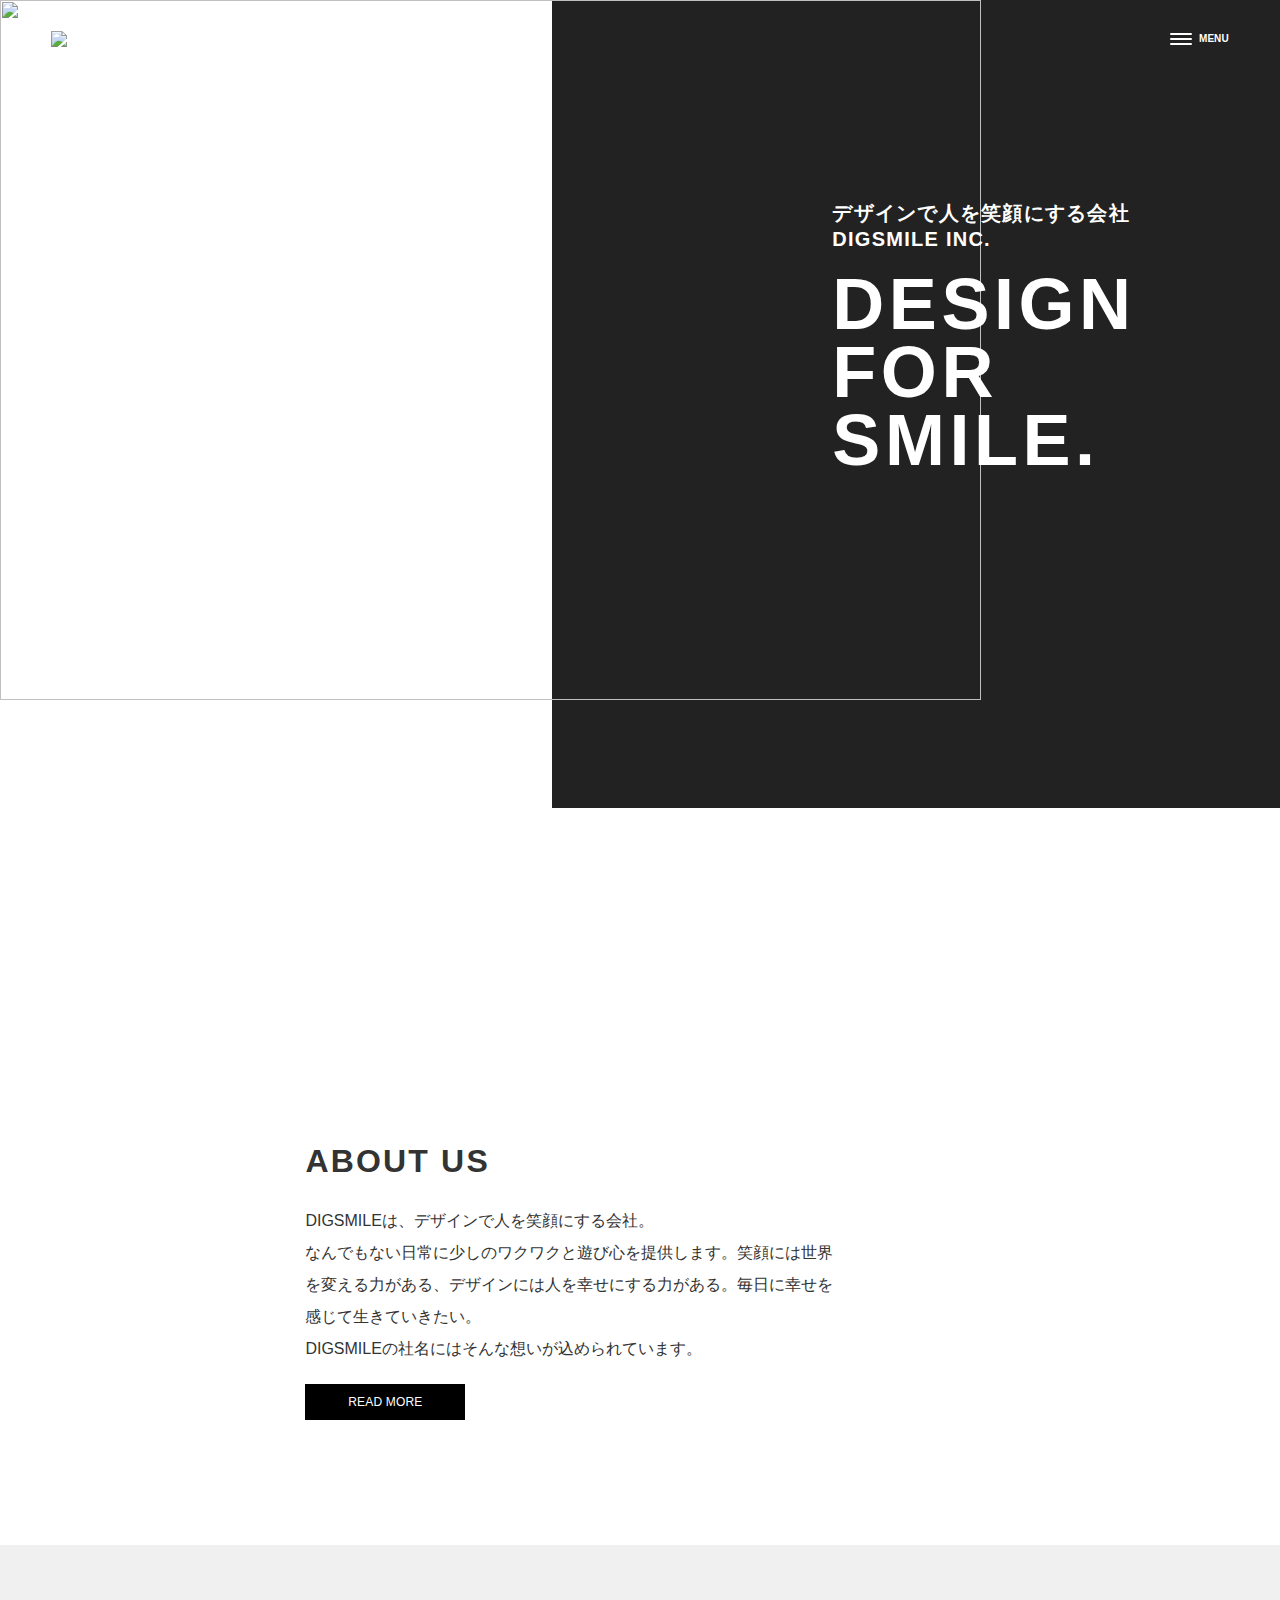
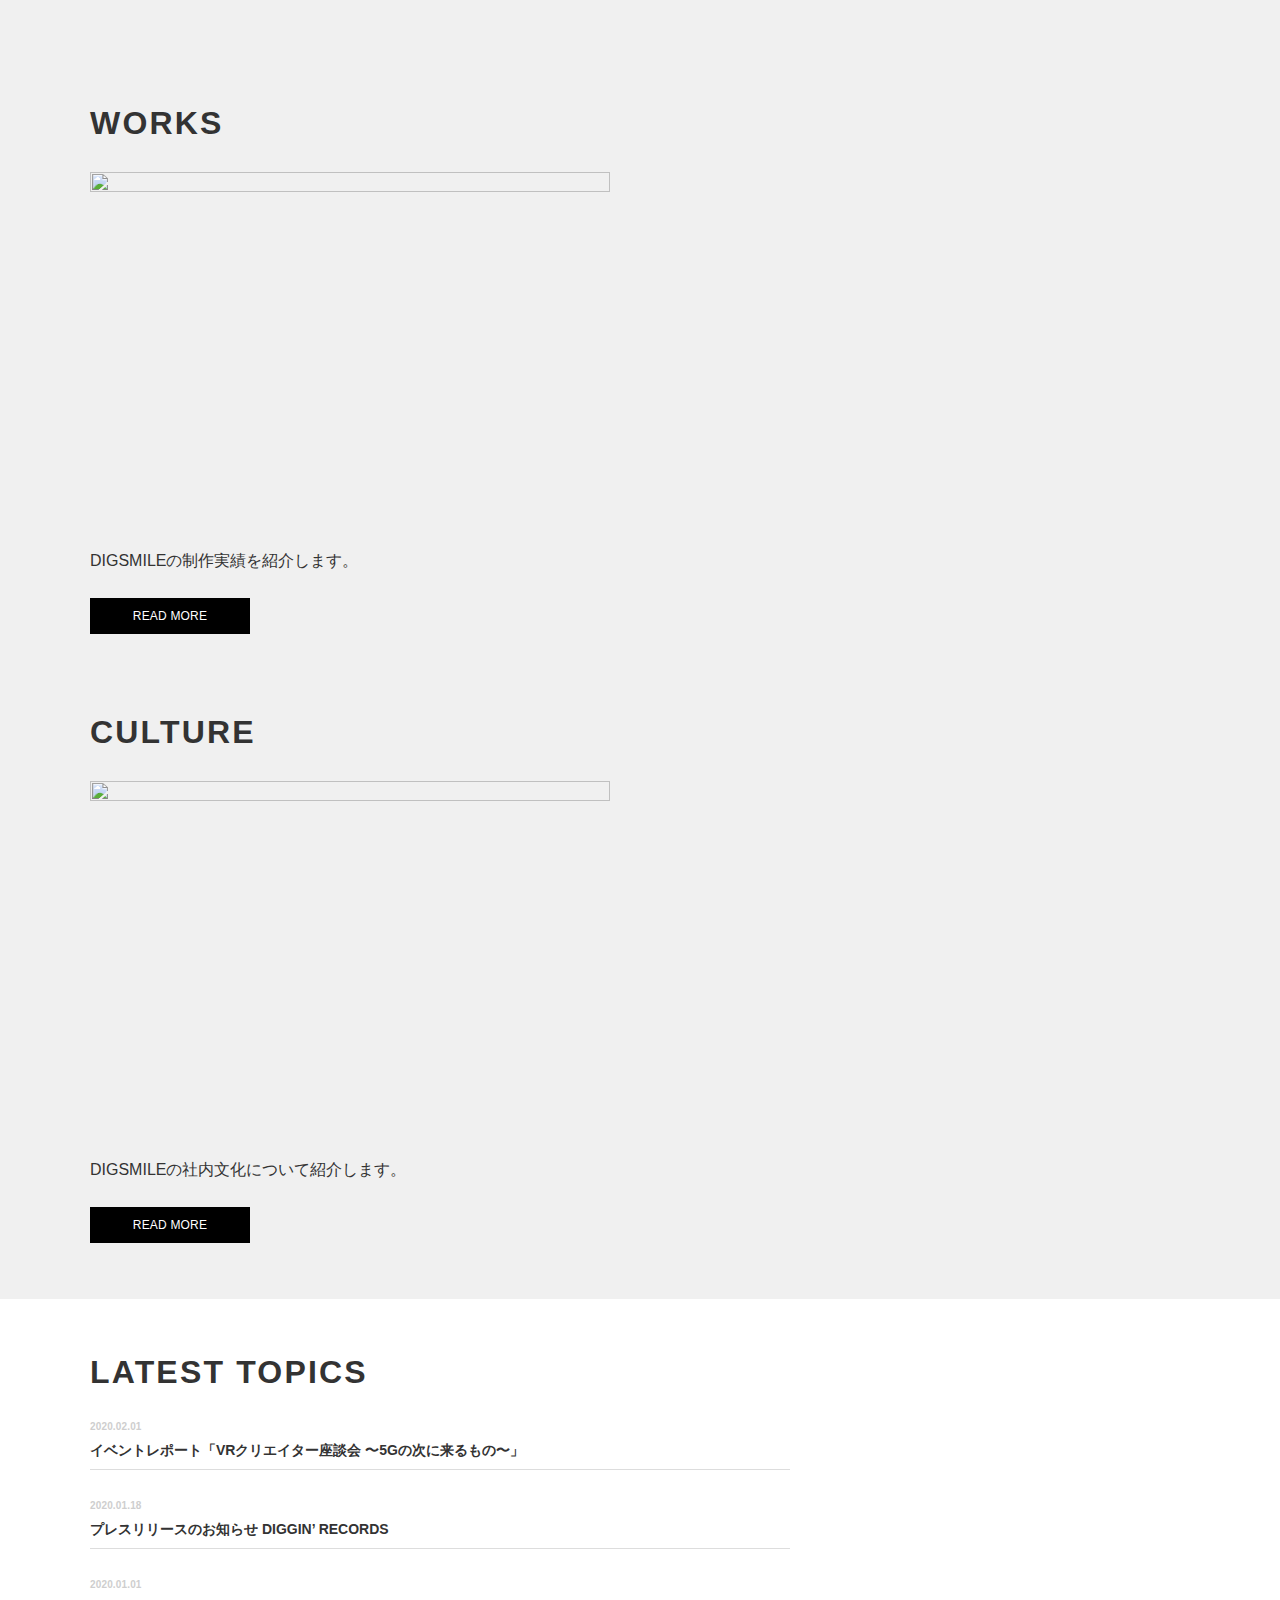
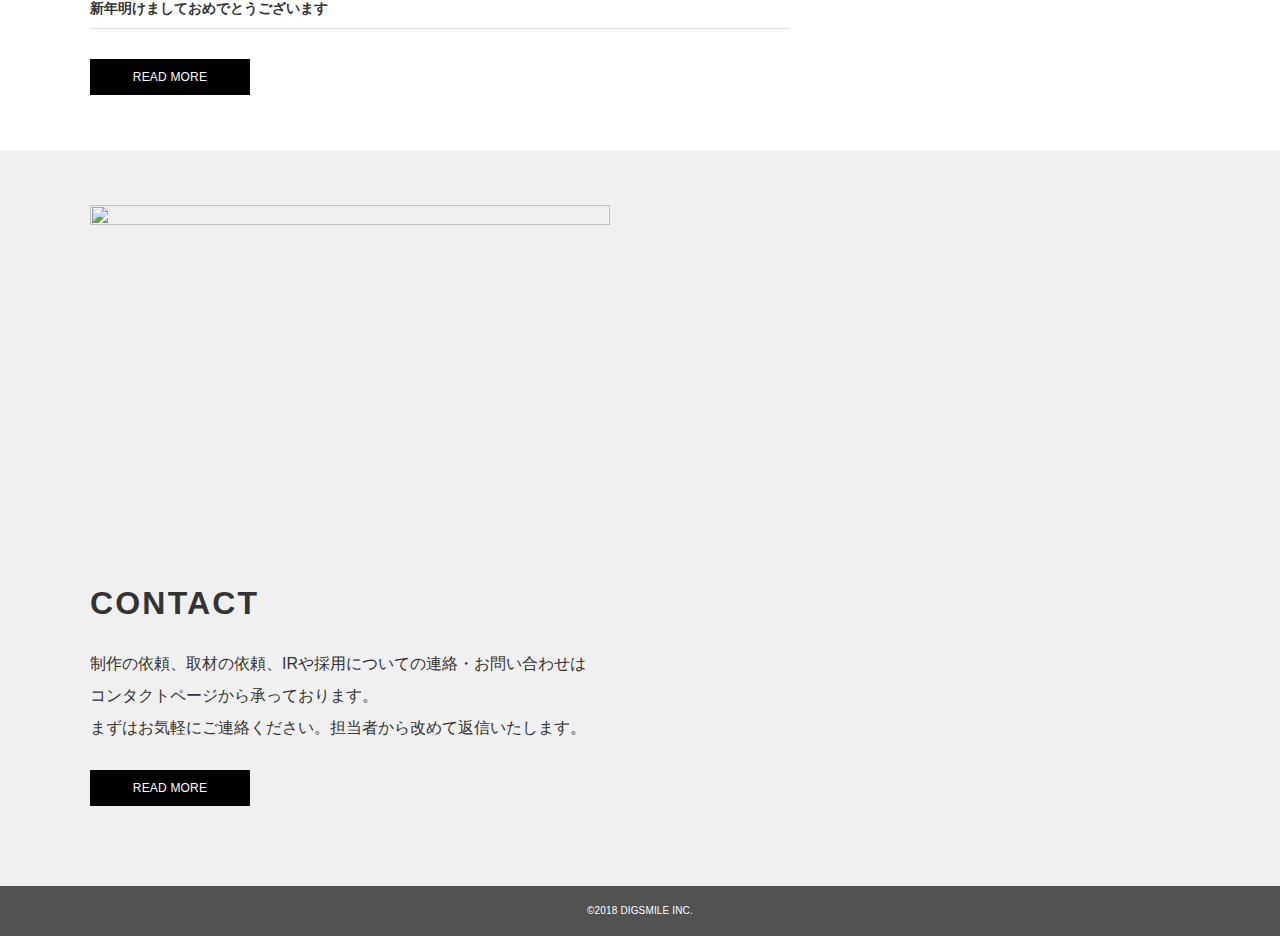
==== commit bd623975: "fix comment" ====
--- a/index.html
+++ b/index.html
@@ -7,15 +7,15 @@
 
   <!-- ページ設定 -->
   <title>DIGSMILE INC.</title>
-  <meta name="keywards" content="ページのキーワード１,ページのキーワード２,ページのキーワード３" />
-  <meta name="description" content="ページの説明" />
+  <meta name="keywards" content="DIGSMILE INC." />
+  <meta name="description" content="DIGSMILEは、デザインで人を笑顔にする会社。なんでもない日常に少しのワクワクと遊び心を提供します。" />
   <link rel="shortcut icon" href="../img/favicon.svg" />
   <link rel="apple-touch-icon" href="../img/favicon.svg" />
 
   <!-- レスポンシブ対応 -->
   <meta name="viewport" content="width=device-width, initial-scale=1" />
 
-  <!-- 模写コーディングのため、Basic認証をかける -->
+  <!-- 模写コーディングのため、検索結果に出ないようにする -->
   <meta name="robots" content="noindex , nofollow" />
 
   <!-- CSS読み込み -->
--- a/css/style.css
+++ b/css/style.css
@@ -271,7 +271,7 @@
   list-style: none;
   background-color: #222;
   opacity: 1;
-  padding: 180px 0 0;
+  padding: calc((100vh - 355px) / 2) 0 0;
   margin: 0;
 }
 @media screen and (min-width: 1440px) {
@@ -281,6 +281,7 @@
     top: 0;
     right: 0;
     opacity: 0.95;
+    padding: 180px 0 0;
   }
 
   .bl_headerNav_inner::before {
@@ -732,7 +733,7 @@
   }
 }
 
-.bl_overlay_bg {
+.bl_overlay {
   background-image: url("../img/about-img@2x.jpg");
   background-position: center bottom;
   background-size: cover;
@@ -742,21 +743,21 @@
   padding-left: max(18.8295165394vw + -55.6106870229px, 15px);
 }
 @media screen and (min-width: 768px) {
-  .bl_overlay_bg {
+  .bl_overlay {
     padding-top: max(12.7226463104vw + 12.2900763359px, 60px);
     padding-right: min(-9.9236641221vw + 126.213740458px, 89px);
     padding-bottom: max(12.7226463104vw + 12.2900763359px, 60px);
   }
 }
 @media screen and (min-width: 1440px) {
-  .bl_overlay_bg {
+  .bl_overlay {
     padding-top: 110px;
     padding-bottom: 110px;
     padding-left: 50px;
   }
 }
 
-.bl_overlay {
+.bl_overlay_inner {
   box-sizing: border-box;
   max-width: 590px;
   background-color: #fff;
@@ -765,12 +766,12 @@
   margin: 0 auto;
 }
 @media screen and (min-width: 1440px) {
-  .bl_overlay {
+  .bl_overlay_inner {
     margin-top: 0;
   }
 }
 @media screen and (min-width: 768px) {
-  .bl_overlay {
+  .bl_overlay_inner {
     margin-left: 0;
   }
 }
@@ -1642,6 +1643,7 @@
 }
 
 .pg_about .el_sectionMsg {
+  font-family: Montserrat, "Noto Sans JP", sans-serif;
   font-weight: 700;
   font-size: 0.875rem;
   margin-bottom: 0;
@@ -1659,9 +1661,18 @@
 .pg_about .el_sectionMsg::after {
   margin-bottom: -3px;
 }
+
+.pg_about .el_sectionMsg.el_sectionMsg__space {
+  margin-bottom: 31px;
+}
+@media screen and (min-width: 1440px) {
+  .pg_about .el_sectionMsg.el_sectionMsg__space {
+    margin-bottom: 36px;
+  }
+}
 @media screen and (min-width: 1440px) {
   .pg_about .el_sectionMsg::before {
-    margin-top: -4px;
+    margin-top: -2px;
   }
 
   .pg_about .el_sectionMsg::after {
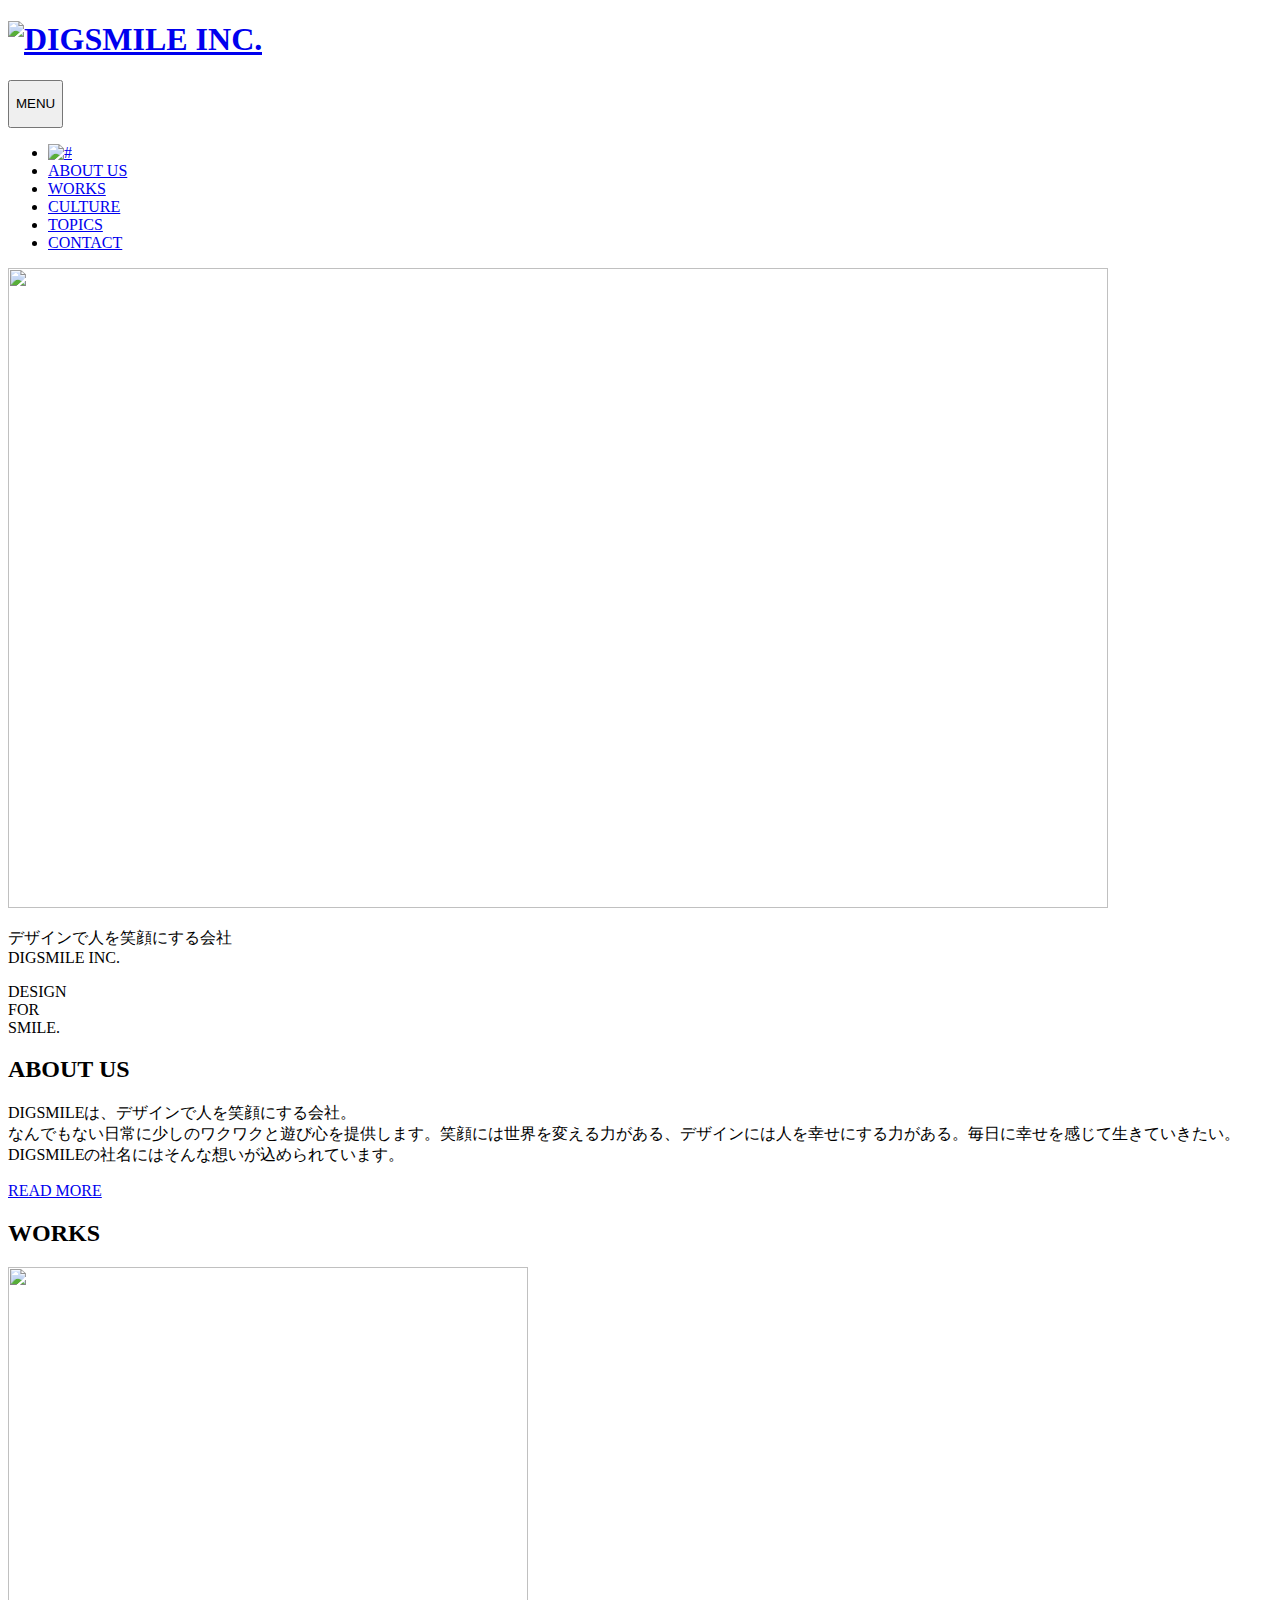
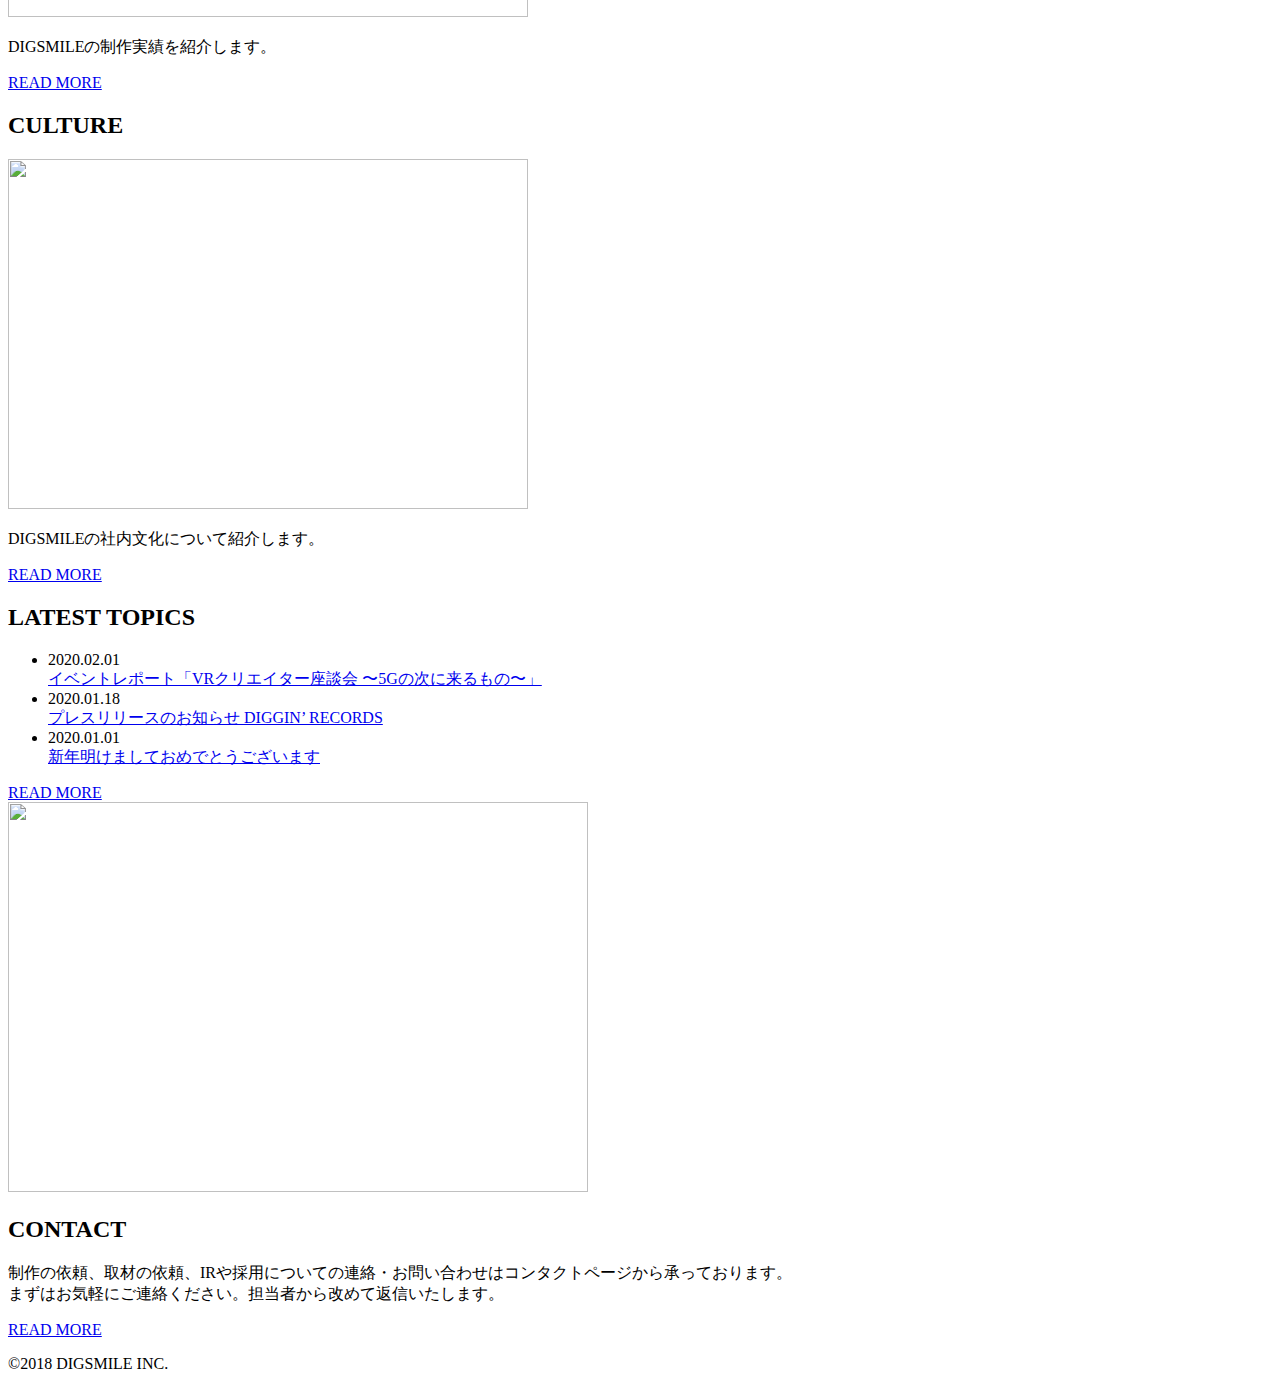
==== commit 97adb796: "modify comment(index.html)" ====
--- a/index.html
+++ b/index.html
@@ -7,20 +7,19 @@
 
   <!-- ページ設定 -->
   <title>DIGSMILE INC.</title>
-  <meta name="keywards" content="DIGSMILE INC." />
   <meta name="description" content="DIGSMILEは、デザインで人を笑顔にする会社。なんでもない日常に少しのワクワクと遊び心を提供します。" />
-  <link rel="shortcut icon" href="../img/favicon.svg" />
-  <link rel="apple-touch-icon" href="../img/favicon.svg" />
+  <link rel="shortcut icon" href="./img/favicon.svg" />
+  <link rel="apple-touch-icon" href="./img/favicon.svg" />
 
   <!-- レスポンシブ対応 -->
   <meta name="viewport" content="width=device-width, initial-scale=1" />
 
-  <!-- 模写コーディングのため、検索結果に出ないようにする -->
+  <!-- 検索結果に出ないようにする -->
   <meta name="robots" content="noindex , nofollow" />
 
   <!-- CSS読み込み -->
-  <link rel="stylesheet" href="css/normalize.css" />
-  <link rel="stylesheet" href="css/style.css" />
+  <link rel="stylesheet" href="./css/normalize.css" />
+  <link rel="stylesheet" href="./css/style.min.css" />
 </head>
 
 <body class="pg_home">
@@ -30,7 +29,7 @@
       <div class="bl_headerUtils">
         <!-- サイトタイトル -->
         <h1 class="bl_headerUtils_logo">
-          <a href="/index.html"><img src="/img/site-logo.svg" alt="DIGSMILE INC." /></a>
+          <a href="index.html"><img src="img/site-logo.svg" alt="DIGSMILE INC." /></a>
         </h1>
         <!-- ハンバーガーボタン -->
         <button class="bl_humbergerBtn">
@@ -47,11 +46,11 @@
             <li>
               <a class="bl_headerNav_siteLogo" href="#"><img src="./img/site-logo2.svg" alt="#" /></a>
             </li>
-            <li><a class="bl_headerNav_link" href="/about/index.html">ABOUT US</a></li>
+            <li><a class="bl_headerNav_link" href="about/index.html">ABOUT US</a></li>
             <li><a class="bl_headerNav_link" href="#sec_works">WORKS</a></li>
             <li><a class="bl_headerNav_link" href="#sec_culture">CULTURE</a></li>
             <li><a class="bl_headerNav_link" href="#sec_topics">TOPICS</a></li>
-            <li><a class="bl_headerNav_link" href="/contact/index.html">CONTACT</a></li>
+            <li><a class="bl_headerNav_link" href="contact/index.html">CONTACT</a></li>
           </ul>
         </nav>
       </div>
@@ -86,29 +85,32 @@
           </section>
         </div>
         <!-- /.ly_cont -->
-        <div class="ly_cont ly_cont__col2 hp_bgGray md_pt160 md_TOP100 lg_pt180">
-          <!-- WORKS -->
-          <section class="ly_cont_inner md_mb80 lg_mb0" id="sec_works">
-            <h2 class="el_sectionTtl">WORKS</h2>
-            <div class="bl_card">
-              <img class="bl_card_img" src="./img/works-img@2x.jpg" width="520" height="350" alt="" />
-              <div class="bl_card_body">
-                <p class="bl_card_txt">DIGSMILEの制作実績を紹介します。</p>
+        <div class="ly_cont hp_bgGray md_pt160 md_TOP100 lg_pt180">
+          <div class="ly_col2">
+            <!-- WORKS -->
+            <section class="ly_cont_inner md_mb80" id="sec_works">
+              <h2 class="el_sectionTtl">WORKS</h2>
+              <div class="bl_card">
+                <img class="bl_card_img" src="./img/works-img@2x.jpg" width="520" height="350" alt="" />
+                <div class="bl_card_body">
+                  <p class="bl_card_txt">DIGSMILEの制作実績を紹介します。</p>
+                </div>
               </div>
-            </div>
-            <a class="el_btn" href="#">READ MORE</a>
-          </section>
-          <!-- CULTURE -->
-          <section class="ly_cont_inner" id="sec_culture">
-            <h2 class="el_sectionTtl">CULTURE</h2>
-            <div class="bl_card">
-              <img class="bl_card_img" src="./img/culture-img@2x.jpg" width="520" height="350" alt="" />
-              <div class="bl_card_body">
-                <p class="bl_card_txt">DIGSMILEの社内文化について紹介します。</p>
+              <a class="el_btn" href="#">READ MORE</a>
+            </section>
+            <!-- CULTURE -->
+            <section class="ly_cont_inner md_mb80" id="sec_culture">
+              <h2 class="el_sectionTtl">CULTURE</h2>
+              <div class="bl_card">
+                <img class="bl_card_img" src="./img/culture-img@2x.jpg" width="520" height="350" alt="" />
+                <div class="bl_card_body">
+                  <p class="bl_card_txt">DIGSMILEの社内文化について紹介します。</p>
+                </div>
               </div>
-            </div>
-            <a class="el_btn" href="#">READ MORE</a>
-          </section>
+              <a class="el_btn" href="#">READ MORE</a>
+            </section>
+          </div>
+          <!-- /.ly_col2 -->
         </div>
         <!-- /.ly_cont -->
         <!-- LATEST TOPICS -->
